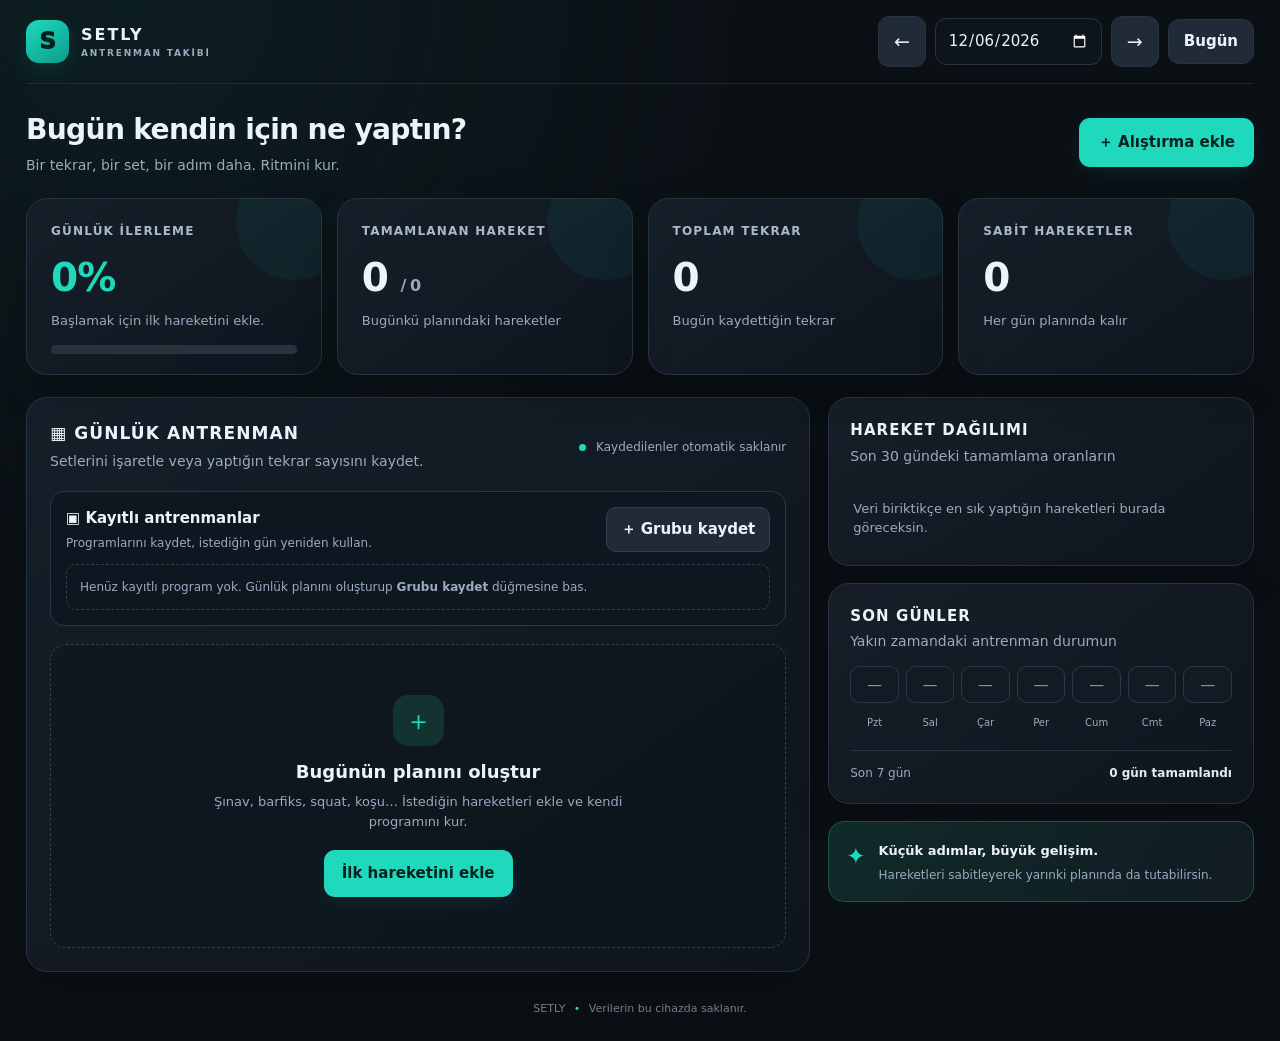
==== index.html @ 974d57be "Add files via upload" ====
<!doctype html>
<html lang="tr">
<head>
  <meta charset="utf-8">
  <meta name="viewport" content="width=device-width,initial-scale=1,viewport-fit=cover">
  <meta name="theme-color" content="#0b1015">
  <meta name="description" content="Günlük antrenmanlarını planla, setlerini kaydet ve gelişimini takip et.">
  <link rel="manifest" href="manifest.webmanifest">
  <link rel="icon" href="assets/icon.svg" type="image/svg+xml">
  <link rel="stylesheet" href="styles.css">
  <title>Setly — Antrenman Takibi</title>
</head>
<body>
  <div class="app-shell">
    <header class="topbar">
      <div class="brand">
        <div class="brand-mark">S</div>
        <div><div class="brand-name">SETLY</div><div class="brand-sub">ANTRENMAN TAKİBİ</div></div>
      </div>
      <div class="date-controls">
        <button class="icon-btn" id="prevDay" aria-label="Önceki gün">←</button>
        <input type="date" id="selectedDate" aria-label="Antrenman tarihi">
        <button class="icon-btn" id="nextDay" aria-label="Sonraki gün">→</button>
        <button class="today-btn" id="todayBtn">Bugün</button>
      </div>
    </header>

    <main>
      <div class="welcome-row">
        <div>
          <h1>Bugün kendin için ne yaptın?</h1>
          <p>Bir tekrar, bir set, bir adım daha. Ritmini kur.</p>
        </div>
        <button class="primary-btn add-main" id="openAdd">＋ Alıştırma ekle</button>
      </div>

      <section class="stats-grid" aria-label="Günlük özet">
        <article class="stat-card">
          <div class="stat-label">GÜNLÜK İLERLEME</div>
          <div class="stat-value accent" id="progressValue">0%</div>
          <div class="stat-caption" id="progressCaption">Başlamak için ilk hareketini ekle.</div>
          <div class="progress-track"><div class="progress-fill" id="progressFill"></div></div>
        </article>
        <article class="stat-card">
          <div class="stat-label">TAMAMLANAN HAREKET</div>
          <div class="stat-value" id="completedValue">0 <span class="small-unit">/ 0</span></div>
          <div class="stat-caption">Bugünkü planındaki hareketler</div>
        </article>
        <article class="stat-card">
          <div class="stat-label">TOPLAM TEKRAR</div>
          <div class="stat-value" id="repsValue">0</div>
          <div class="stat-caption">Bugün kaydettiğin tekrar</div>
        </article>
        <article class="stat-card">
          <div class="stat-label">SABİT HAREKETLER</div>
          <div class="stat-value" id="pinnedValue">0</div>
          <div class="stat-caption">Her gün planında kalır</div>
        </article>
      </section>

      <div class="content-grid">
        <section class="panel workout-panel">
          <div class="panel-heading">
            <div>
              <h2>▦ GÜNLÜK ANTRENMAN</h2>
              <p>Setlerini işaretle veya yaptığın tekrar sayısını kaydet.</p>
            </div>
            <div class="legend"><span class="legend-dot"></span> Kaydedilenler otomatik saklanır</div>
          </div>
          <section class="saved-workouts">
            <div class="saved-heading"><div><h3>▣ Kayıtlı antrenmanlar</h3><p>Programlarını kaydet, istediğin gün yeniden kullan.</p></div><button class="secondary-btn" type="button" id="saveWorkoutGroup">＋ Grubu kaydet</button></div>
            <div id="savedGroupsList" class="saved-groups-list"></div>
          </section>
          <div id="workoutList" class="workout-list"></div>
          <div class="empty-state" id="emptyState">
            <div class="empty-icon">＋</div>
            <h3>Bugünün planını oluştur</h3>
            <p>Şınav, barfiks, squat, koşu… İstediğin hareketleri ekle ve kendi programını kur.</p>
            <button class="primary-btn" id="emptyAdd">İlk hareketini ekle</button>
          </div>
          <div class="finish-wrap" id="finishWrap" hidden>
            <button class="finish-btn" id="finishBtn">✓ Antrenmanı tamamla</button>
            <div class="finish-note" id="finishNote">Bittiğinde gününü tamamlandı olarak işaretle.</div>
          </div>
        </section>

        <aside class="side-column">
          <section class="panel">
            <div class="panel-heading compact">
              <div><h2>HAREKET DAĞILIMI</h2><p>Son 30 gündeki tamamlama oranların</p></div>
            </div>
            <div id="distribution" class="distribution"></div>
            <div id="distributionEmpty" class="muted-empty">Veri biriktikçe en sık yaptığın hareketleri burada göreceksin.</div>
          </section>
          <section class="panel">
            <div class="panel-heading compact">
              <div><h2>SON GÜNLER</h2><p>Yakın zamandaki antrenman durumun</p></div>
            </div>
            <div class="week-strip" id="weekStrip"></div>
            <div class="mini-summary"><span>Son 7 gün</span><strong id="weekSummary">0 gün tamamlandı</strong></div>
          </section>
          <section class="tip-card">
            <div class="tip-icon">✦</div>
            <div><strong>Küçük adımlar, büyük gelişim.</strong><p>Hareketleri sabitleyerek yarınki planında da tutabilirsin.</p></div>
          </section>
        </aside>
      </div>
      <footer>SETLY <span>•</span> Verilerin bu cihazda saklanır.</footer>
    </main>
  </div>

  <dialog id="addDialog" class="modal">
    <form method="dialog" class="modal-card" id="addForm">
      <div class="modal-head">
        <div><div class="eyebrow">PLANINI KİŞİSELLEŞTİR</div><h2>Alıştırma ekle</h2></div>
        <button class="close-btn" value="cancel" aria-label="Kapat">×</button>
      </div>
      <label class="search-wrap"><span>⌕</span><input id="exerciseSearch" type="search" placeholder="Hareket ara: şınav, dumbbell, koşu…" autocomplete="off"></label>
      <div class="category-row" id="categoryRow">
        <button type="button" class="category-chip active" data-category="Tümü">Tümü</button>
        <button type="button" class="category-chip" data-category="Vücut ağırlığı">Vücut ağırlığı</button>
        <button type="button" class="category-chip" data-category="Dumbbell">Dumbbell</button>
        <button type="button" class="category-chip" data-category="Barbell">Barbell</button>
        <button type="button" class="category-chip" data-category="Kardiyo">Kardiyo</button>
        <button type="button" class="category-chip" data-category="Makine">Makine</button>
      </div>
      <div class="exercise-results" id="exerciseResults"></div>
      <div class="custom-exercise">
        <label for="customName">Listede yok mu? Kendi hareketini ekle</label>
        <div class="custom-row"><input id="customName" placeholder="Hareket adı"><button type="button" class="secondary-btn" id="addCustom">＋ Ekle</button></div>
      </div>
    </form>
  </dialog>

  <dialog id="configDialog" class="modal">
    <form method="dialog" class="modal-card config-card" id="configForm">
      <div class="modal-head">
        <div><div class="eyebrow">HAREKET AYARLARI</div><h2 id="configTitle">Hareket ekle</h2></div>
        <button class="close-btn" value="cancel" aria-label="Kapat">×</button>
      </div>
      <p class="config-description" id="configDescription">Hedefini belirle.</p>
      <div id="strengthFields">
        <label class="mode-label">Tekrar takibi<select id="repMode"><option value="fixed">Düzenli setler</option><option value="flex">Serbest setler · toplam tekrar hedefi</option></select></label>
        <div class="field-grid" id="fixedFields"><label>Set sayısı<input id="setCount" type="number" min="1" max="30" value="3" required></label><label>Set başına tekrar<input id="repCount" type="number" min="1" max="1000" value="10" required></label></div>
        <div class="field-grid" id="flexFields" hidden><label>Toplam tekrar hedefi<input id="totalTarget" type="number" min="1" max="100000" value="100" required></label></div>
      </div>
      <div class="field-grid" id="cardioFields" hidden>
        <label>Mesafe (km)<input id="distanceCount" type="number" min="0.1" max="999" step="0.1" value="4"></label>
        <label>Tür<select id="cardioType"><option value="km">Kilometre</option><option value="dk">Dakika</option></select></label>
      </div>
      <label class="pin-option"><input id="pinOnAdd" type="checkbox" checked> <span><strong>Her gün planımda kalsın</strong><small>Sabitlemezsen yalnızca bu gün için eklenir.</small></span></label>
      <div class="modal-actions"><button type="button" class="secondary-btn" id="cancelConfig">Vazgeç</button><button type="button" class="primary-btn" id="confirmAdd">Plana ekle</button></div>
    </form>
  </dialog>

  <dialog id="editDialog" class="modal">
    <form method="dialog" class="modal-card config-card">
      <div class="modal-head"><div><div class="eyebrow">HAREKETİ DÜZENLE</div><h2 id="editTitle">Düzenle</h2></div><button class="close-btn" value="cancel" aria-label="Kapat">×</button></div>
      <label class="edit-label">Hareket adı<input id="editName"></label>
      <div id="editStrengthFields"><label class="mode-label">Tekrar takibi<select id="editRepMode"><option value="fixed">Düzenli setler</option><option value="flex">Serbest setler · toplam tekrar hedefi</option></select></label><div class="field-grid" id="editFixedFields"><label>Set sayısı<input id="editSets" type="number" min="1" max="30"></label><label>Set başına tekrar<input id="editReps" type="number" min="1" max="1000"></label></div><div class="field-grid" id="editFlexFields" hidden><label>Toplam tekrar hedefi<input id="editTarget" type="number" min="1" max="100000"></label></div></div>
      <div class="field-grid" id="editCardioFields" hidden><label>Mesafe / süre hedefi<input id="editDistance" type="number" min="0.1" step="0.1"></label><label>Tür<select id="editCardioType"><option value="km">Kilometre</option><option value="dk">Dakika</option></select></label></div>
      <div class="modal-actions"><button type="button" class="secondary-btn" id="deleteExercise">Sil</button><button type="button" class="primary-btn" id="saveEdit">Değişiklikleri kaydet</button></div>
    </form>
  </dialog>

  <dialog id="groupDialog" class="modal">
    <form method="dialog" class="modal-card config-card" id="groupForm">
      <div class="modal-head"><div><div class="eyebrow">KAYITLI ANTRENMAN</div><h2 id="groupDialogTitle">Grubu kaydet</h2></div><button class="close-btn" value="cancel" aria-label="Kapat">×</button></div>
      <label class="edit-label">Grup adı<input id="groupName" placeholder="Örn. 1. Grup — Üst vücut" maxlength="60" required></label>
      <p class="config-description">Hareketler, set/tekrar hedefleri ve kardiyo hedefleri kaydedilir. Yüklediğinde tüm değerleri günlük planda değiştirebilirsin.</p>
      <div id="groupPreview" class="group-preview"></div>
      <div class="modal-actions"><button type="button" class="secondary-btn" id="cancelGroup">Vazgeç</button><button type="button" class="primary-btn" id="confirmGroupSave">Kaydet</button></div>
    </form>
  </dialog>
  <div class="toast" id="toast" role="status"></div>
  <script src="app.js"></script>
</body>
</html>
---- styles.css ----
:root{
 --bg:#0b1015;--panel:#111820;--panel2:#0f161e;--border:#263441;--text:#edf3fb;--muted:#9aabbf;
 --teal:#20d9bd;--teal2:#0d9f8e;--blue:#4dafff;--green:#20dc91;--red:#ff5d73;--yellow:#f5d477;
 --shadow:0 14px 40px rgba(0,0,0,.18)
}
*{box-sizing:border-box}html{background:var(--bg);color-scheme:dark}body{margin:0;background:radial-gradient(ellipse at 10% 0%,rgba(17,91,86,.18),transparent 38%),var(--bg);color:var(--text);font:15px/1.5 Inter,ui-sans-serif,system-ui,-apple-system,"Segoe UI",sans-serif;min-height:100vh}
button,input,select{font:inherit}button{cursor:pointer;transition:transform .12s,background .18s,border-color .18s}button:active{transform:scale(.98)}button:focus-visible,input:focus-visible,select:focus-visible{outline:2px solid var(--teal);outline-offset:2px}
.app-shell{max-width:1600px;margin:auto;padding:0 26px 24px}.topbar{height:84px;display:flex;align-items:center;justify-content:space-between;border-bottom:1px solid rgba(86,113,132,.22);gap:20px}
.brand{display:flex;align-items:center;gap:12px}.brand-mark{width:43px;height:43px;border-radius:13px;display:grid;place-items:center;background:linear-gradient(145deg,var(--teal),#0a9d8c);color:#04201e;font-weight:950;font-size:23px;box-shadow:0 6px 24px #20d9bd20}.brand-name{font-weight:900;letter-spacing:2px;font-size:16px}.brand-sub{font-size:9px;letter-spacing:1.8px;color:var(--muted);font-weight:700}
.date-controls{display:flex;align-items:center;gap:9px}.date-controls input{background:#0e141b;border:1px solid var(--border);border-radius:11px;color:var(--text);padding:10px 12px;min-height:42px}.icon-btn,.today-btn{border:1px solid var(--border);background:#202b37;color:var(--text);border-radius:11px;padding:10px 15px;min-height:42px}.icon-btn{font-size:19px}.today-btn{font-weight:700}
main{padding-top:25px}.welcome-row{display:flex;align-items:center;justify-content:space-between;gap:20px;margin-bottom:22px}.welcome-row h1{font-size:clamp(21px,2.2vw,29px);margin:0 0 4px;letter-spacing:-.7px}.welcome-row p,.panel-heading p{margin:0;color:var(--muted);font-size:14px}.primary-btn{border:0;background:var(--teal);color:#05221f;border-radius:11px;padding:12px 18px;font-weight:850;box-shadow:0 7px 22px rgba(32,217,189,.08)}.primary-btn:hover{background:#42e7ce}.add-main{white-space:nowrap;padding:13px 19px}
.stats-grid{display:grid;grid-template-columns:repeat(4,minmax(0,1fr));gap:15px;margin-bottom:22px}.stat-card,.panel{background:linear-gradient(145deg,rgba(22,31,41,.96),rgba(15,21,29,.98));border:1px solid var(--border);border-radius:21px;box-shadow:var(--shadow)}.stat-card{padding:23px 24px 20px;min-height:171px;position:relative;overflow:hidden}.stat-card:after{content:"";position:absolute;width:115px;height:115px;border-radius:50%;right:-30px;top:-34px;background:rgba(32,217,189,.055);pointer-events:none}.stat-label{font-size:12px;font-weight:850;letter-spacing:1.2px;color:#a9b8ca}.stat-value{font-size:39px;line-height:1.25;font-weight:900;letter-spacing:-1px;margin:14px 0 8px}.stat-value.accent{color:var(--teal)}.small-unit{font-size:16px;color:var(--muted);font-weight:700}.stat-caption{color:var(--muted);font-size:13px}.progress-track{height:9px;border-radius:20px;background:#27333f;overflow:hidden;margin-top:15px}.progress-fill{height:100%;width:0;background:linear-gradient(90deg,var(--teal2),var(--teal));border-radius:20px;transition:width .25s}
.content-grid{display:grid;grid-template-columns:minmax(0,1.75fr) minmax(300px,.95fr);gap:18px;align-items:start}.panel{padding:23px;margin-bottom:17px}.panel-heading{display:flex;justify-content:space-between;align-items:center;gap:12px;margin-bottom:19px}.panel-heading h2{font-size:17px;letter-spacing:1.1px;margin:0 0 4px;font-weight:900}.panel-heading.compact{margin-bottom:14px}.panel-heading.compact h2{font-size:15px}.legend{color:var(--muted);font-size:12px;white-space:nowrap}.legend-dot{display:inline-block;width:7px;height:7px;background:var(--teal);border-radius:50%;margin-right:6px}
.workout-list{display:flex;flex-direction:column;gap:12px}.exercise-card{background:#0e151d;border:1px solid #263441;border-radius:16px;padding:16px 17px;transition:border-color .2s}.exercise-card.is-complete{border-color:#167d70;background:linear-gradient(110deg,rgba(17,93,81,.17),#0e151d 58%)}.exercise-top{display:flex;align-items:flex-start;justify-content:space-between;gap:12px}.exercise-title-wrap{display:flex;gap:12px;align-items:flex-start;min-width:0}.exercise-icon{flex:0 0 41px;width:41px;height:41px;display:grid;place-items:center;border-radius:12px;background:#1b2d36;font-size:20px}.exercise-name{font-weight:850;font-size:16px;line-height:1.35;overflow-wrap:anywhere}.exercise-meta{font-size:12px;color:var(--muted);margin-top:4px}.exercise-actions{display:flex;align-items:center;gap:6px}.tiny-btn{border:1px solid #2a3946;background:#1a2530;color:#b9c7d6;border-radius:8px;padding:6px 9px;font-size:12px}.tiny-btn:hover{border-color:var(--teal);color:var(--teal)}.pin-btn.active{color:var(--teal);border-color:#167f74;background:#102a2a}.remove-btn:hover{color:var(--red);border-color:#733b49}
.sets-row{display:flex;flex-wrap:wrap;gap:9px;margin-top:16px}.set-box{display:flex;align-items:center;gap:8px;border:1px solid #2b3946;background:#151f29;border-radius:11px;padding:8px 9px;min-width:0}.set-box.done{border-color:#137f70;background:#0c2b29}.set-number{font-size:11px;color:var(--muted);font-weight:800;white-space:nowrap}.rep-input{width:62px;min-width:0;background:#0b1117;color:var(--text);border:1px solid #334350;border-radius:7px;padding:7px 5px;text-align:center}.rep-unit{color:var(--muted);font-size:11px}.plus-btn{background:var(--teal);color:#05221f;border:0;border-radius:7px;width:31px;height:31px;font-size:19px;font-weight:900}.set-check{width:28px;height:28px;accent-color:var(--teal);cursor:pointer}.set-count-label{font-size:12px;color:var(--muted);margin-left:auto;align-self:center}.cardio-row{display:flex;align-items:center;gap:10px;margin-top:15px;flex-wrap:wrap}.target-pill{border:1px solid #2b3946;background:#151f29;padding:9px 12px;border-radius:10px;color:#c4d2df;font-size:13px}.done-toggle{display:flex;align-items:center;gap:8px;border:1px solid #2b3946;background:#18242d;color:var(--text);border-radius:10px;padding:9px 13px;font-weight:750}.done-toggle.checked{background:#0b3029;border-color:#128b76;color:var(--green)}.done-toggle .check-symbol{font-size:16px}.empty-state{padding:50px 24px;text-align:center;border:1px dashed #31404c;border-radius:16px;background:rgba(13,20,27,.45)}.empty-state[hidden]{display:none}.empty-icon{width:51px;height:51px;border-radius:15px;margin:0 auto 12px;display:grid;place-items:center;background:#12332f;color:var(--teal);font-size:27px}.empty-state h3{margin:0 0 7px;font-size:18px}.empty-state p{max-width:430px;margin:0 auto 19px;color:var(--muted);font-size:13px}
.finish-wrap{margin-top:19px;text-align:center}.finish-btn{width:100%;padding:15px;border:0;border-radius:12px;background:linear-gradient(90deg,#12b985,#20dc91);color:#03241a;font-weight:900;font-size:15px}.finish-btn:disabled{opacity:.45;cursor:not-allowed}.finish-note{font-size:12px;color:var(--muted);margin-top:8px}.finish-note.success{color:var(--green)}
.side-column .panel{padding:21px}.distribution{display:flex;flex-direction:column;gap:15px}.dist-row{display:grid;grid-template-columns:minmax(70px,1fr) 2fr 40px;align-items:center;gap:10px}.dist-name{font-size:12px;color:#c7d4e1;white-space:nowrap;overflow:hidden;text-overflow:ellipsis}.dist-track{height:8px;background:#28343f;border-radius:20px;overflow:hidden}.dist-fill{height:100%;background:linear-gradient(90deg,var(--teal2),var(--teal));border-radius:20px}.dist-pct{text-align:right;font-size:12px;color:var(--teal);font-weight:800}.muted-empty{font-size:13px;color:var(--muted);padding:18px 3px 6px}.week-strip{display:grid;grid-template-columns:repeat(7,1fr);gap:7px}.week-day{text-align:center}.week-dot{height:37px;border:1px solid #2b3946;background:#121b24;border-radius:10px;display:grid;place-items:center;color:#8496a9;font-size:15px;margin-bottom:7px}.week-dot.done{background:#0c3831;border-color:#168a78;color:var(--teal)}.week-dot.partial{background:#29291e;border-color:#8d7840;color:var(--yellow)}.week-day small{font-size:10px;color:var(--muted)}.mini-summary{display:flex;justify-content:space-between;gap:10px;border-top:1px solid #263441;margin-top:17px;padding-top:13px;font-size:12px;color:var(--muted)}.mini-summary strong{color:#e2ebf4}.tip-card{display:flex;gap:13px;padding:17px;border:1px solid #1f514b;background:linear-gradient(120deg,#102a29,#111b22);border-radius:16px}.tip-icon{font-size:23px;color:var(--teal)}.tip-card strong{font-size:13px}.tip-card p{margin:5px 0 0;color:var(--muted);font-size:12px}footer{text-align:center;color:#6f8091;font-size:11px;padding:12px 0 0}footer span{color:var(--teal);padding:0 5px}
.modal{padding:0;border:1px solid #2b3b49;border-radius:20px;background:#111820;color:var(--text);width:min(600px,calc(100% - 28px));max-height:min(88vh,850px);box-shadow:0 30px 100px #000a}.modal::backdrop{background:rgba(2,7,11,.76);backdrop-filter:blur(5px)}.modal-card{padding:23px;display:flex;flex-direction:column;max-height:inherit}.modal-head{display:flex;align-items:flex-start;justify-content:space-between;gap:12px;margin-bottom:17px}.eyebrow{font-size:10px;letter-spacing:1.5px;color:var(--teal);font-weight:900}.modal-head h2{margin:4px 0 0;font-size:23px}.close-btn{border:1px solid #2c3b48;background:#1a2530;color:#c6d2df;border-radius:9px;font-size:23px;width:36px;height:36px;line-height:1}.search-wrap{display:flex;align-items:center;gap:10px;background:#0b1117;border:1px solid #2c3b48;border-radius:11px;padding:0 13px;color:var(--muted);font-size:23px}.search-wrap input{width:100%;border:0;outline:0!important;background:transparent;color:var(--text);padding:13px 0;font-size:14px}.category-row{display:flex;gap:7px;flex-wrap:wrap;margin:14px 0}.category-chip{border:1px solid #2c3b48;background:#17212b;color:#aebed0;border-radius:20px;padding:7px 11px;font-size:11px}.category-chip.active{background:#10312d;border-color:#178f80;color:var(--teal)}.exercise-results{overflow:auto;min-height:90px;max-height:300px;display:flex;flex-direction:column;gap:7px;padding-right:3px}.exercise-result{display:flex;align-items:center;gap:11px;text-align:left;background:#0d151d;border:1px solid #263441;border-radius:11px;padding:10px 12px;color:var(--text)}.exercise-result:hover{border-color:#188c7c;background:#102320}.result-icon{width:36px;height:36px;display:grid;place-items:center;border-radius:10px;background:#1b2d36;font-size:18px}.result-copy{flex:1;min-width:0}.result-name{display:block;font-size:13px;font-weight:800}.result-category{display:block;color:var(--muted);font-size:11px}.result-add{color:var(--teal);font-size:22px}.no-results{color:var(--muted);font-size:13px;text-align:center;padding:20px}.custom-exercise{border-top:1px solid #263441;margin-top:15px;padding-top:14px}.custom-exercise label,.edit-label{display:block;color:#c3d0dd;font-size:12px;font-weight:750;margin-bottom:8px}.custom-row{display:flex;gap:8px}.custom-row input,.config-card input:not([type=checkbox]),.config-card select{width:100%;min-width:0;background:#0b1117;border:1px solid #30404e;color:var(--text);border-radius:9px;padding:11px 12px}.secondary-btn{border:1px solid #30404e;background:#202b37;color:var(--text);border-radius:10px;padding:10px 14px;font-weight:750;white-space:nowrap}.config-description{color:var(--muted);font-size:13px;margin:-5px 0 18px}.field-grid{display:grid;grid-template-columns:1fr 1fr;gap:12px}.field-grid label{display:flex;flex-direction:column;gap:7px;color:#b9c8d7;font-size:12px;font-weight:750}.pin-option{display:flex;align-items:flex-start;gap:10px;padding:13px;background:#0d2423;border:1px solid #1c5950;border-radius:11px;margin-top:16px;cursor:pointer}.pin-option input{accent-color:var(--teal);margin-top:4px}.pin-option strong,.pin-option small{display:block}.pin-option strong{font-size:13px}.pin-option small{font-size:11px;color:var(--muted);margin-top:3px}.modal-actions{display:flex;justify-content:flex-end;gap:9px;margin-top:20px}.toast{position:fixed;bottom:22px;left:50%;transform:translate(-50%,20px);opacity:0;pointer-events:none;background:#16252d;border:1px solid #287b6f;color:#e9fff9;padding:11px 16px;border-radius:12px;box-shadow:var(--shadow);font-size:13px;transition:all .22s;z-index:10;max-width:calc(100% - 30px)}.toast.show{opacity:1;transform:translate(-50%,0)}
[hidden]{display:none!important}
@media(max-width:1050px){.stats-grid{grid-template-columns:repeat(2,minmax(0,1fr))}.content-grid{grid-template-columns:minmax(0,1.3fr) minmax(280px,.8fr)}.stat-card{min-height:155px}}
@media(max-width:780px){.app-shell{padding:0 14px 20px}.topbar{height:auto;min-height:76px;flex-wrap:wrap;padding:14px 0}.date-controls{width:100%;gap:6px}.date-controls input{flex:1;min-width:0}.icon-btn,.today-btn{padding:8px 11px}.welcome-row{align-items:flex-start;flex-direction:column;margin:22px 0 17px}.add-main{width:100%}.stats-grid{gap:10px}.stat-card{padding:17px;min-height:145px;border-radius:16px}.stat-label{font-size:10px}.stat-value{font-size:32px;margin:11px 0 6px}.stat-caption{font-size:11px}.content-grid{grid-template-columns:1fr;gap:0}.panel{padding:17px;border-radius:17px}.panel-heading{align-items:flex-start}.legend{display:none}.side-column{display:grid;grid-template-columns:1fr;gap:0}.exercise-card{padding:13px}.exercise-actions{flex-wrap:wrap;justify-content:flex-end}.tiny-btn{padding:6px 7px}.sets-row{gap:7px}.set-box{padding:7px}.rep-input{width:52px}.finish-btn{padding:14px}.week-dot{height:34px}}
@media(max-width:390px){.stat-card{padding:13px}.stat-value{font-size:28px}.stat-caption{font-size:10px}.exercise-title-wrap{gap:8px}.exercise-icon{width:35px;height:35px;flex-basis:35px}.exercise-name{font-size:14px}.tiny-btn{font-size:11px}.field-grid{gap:8px}.modal-card{padding:17px}}

.mode-label{display:flex;flex-direction:column;gap:7px;color:#b9c8d7;font-size:12px;font-weight:750;margin-bottom:13px}.mode-label select{width:100%;background:#0b1117;border:1px solid #30404e;color:var(--text);border-radius:9px;padding:11px 12px}.finish-btn.locked{background:#16483e;color:#9bcfc0;border:1px solid #267b69;box-shadow:none;cursor:default}.flex-target{display:flex;align-items:center;justify-content:space-between;gap:10px;flex-wrap:wrap;margin-top:14px;padding:10px 12px;border:1px solid #29414a;border-radius:10px;background:#111e27;font-size:12px;color:var(--muted)}.flex-target strong{color:var(--teal);font-size:14px}

/* Saved workout templates */
.saved-workouts{margin:16px 0 18px;padding:15px;border:1px solid #263a46;border-radius:14px;background:#0e171f}.saved-heading{display:flex;justify-content:space-between;align-items:center;gap:12px;margin-bottom:12px}.saved-heading h3{margin:0;font-size:15px}.saved-heading p{margin:5px 0 0;color:var(--muted);font-size:12px}.saved-groups-list{display:flex;flex-direction:column;gap:9px}.saved-empty{padding:13px;border:1px dashed #2d414e;border-radius:10px;color:var(--muted);font-size:12px;line-height:1.5}.saved-group-card{display:flex;align-items:center;justify-content:space-between;gap:12px;padding:12px;border:1px solid #293a47;border-radius:11px;background:#121e28}.saved-group-copy{min-width:0;flex:1}.saved-group-copy>strong{font-size:13px}.saved-group-meta{color:var(--teal);font-size:11px;margin-top:4px}.saved-group-summary{font-size:11px;color:var(--muted);line-height:1.5;margin-top:5px;overflow-wrap:anywhere}.saved-group-summary span{color:var(--teal);padding:0 3px}.saved-group-actions{display:flex;gap:5px;flex-wrap:wrap;justify-content:flex-end}.group-preview{display:flex;flex-direction:column;gap:8px;max-height:36vh;overflow:auto;margin-top:3px}.group-preview-row{display:flex;align-items:center;justify-content:space-between;gap:10px;padding:10px;background:#0c141b;border:1px solid #263441;border-radius:9px;font-size:12px}.group-preview-row>span,.group-exercise-label{min-width:0;display:flex;flex-direction:column;gap:4px}.group-preview-row small{color:var(--muted);font-size:11px}.group-edit-fields{display:flex;gap:8px;align-items:center}.group-edit-fields label{display:flex;flex-direction:column;gap:4px;color:var(--muted);font-size:10px}.group-edit-fields input,.group-edit-fields select{width:76px;max-width:100%;background:#0b1117;border:1px solid #30404e;color:var(--text);border-radius:7px;padding:8px}.group-edit-fields select{width:68px}.group-exercise-label{flex:1}.group-exercise-label span{font-weight:800}
@media(max-width:520px){.saved-heading{align-items:flex-start;flex-direction:column}.saved-heading .secondary-btn{width:100%}.saved-group-card{align-items:flex-start;flex-direction:column}.saved-group-actions{width:100%;justify-content:flex-start}.edit-group-row{align-items:flex-start;flex-direction:column}.group-edit-fields{width:100%}.group-edit-fields label{flex:1}.group-edit-fields input,.group-edit-fields select{width:100%}}
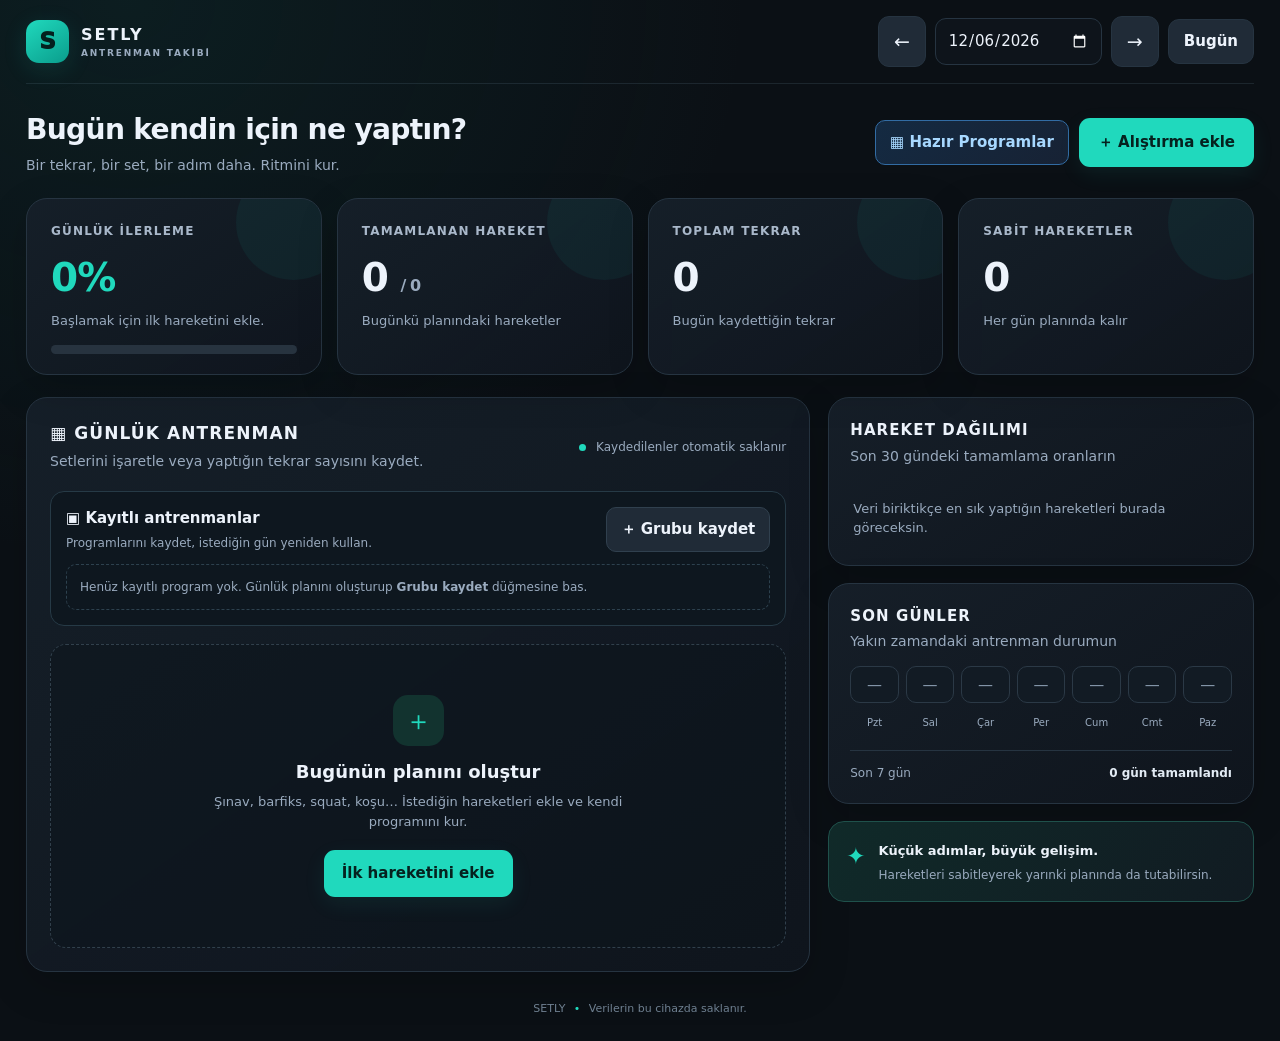
==== commit 4ad457f5: "Add files via upload" ====
--- a/index.html
+++ b/index.html
@@ -31,7 +31,7 @@
           <h1>Bugün kendin için ne yaptın?</h1>
           <p>Bir tekrar, bir set, bir adım daha. Ritmini kur.</p>
         </div>
-        <button class="primary-btn add-main" id="openAdd">＋ Alıştırma ekle</button>
+        <div class="welcome-actions"><button class="secondary-btn ai-open-btn" id="openReadyPrograms">▦ Hazır Programlar</button><button class="primary-btn add-main" id="openAdd">＋ Alıştırma ekle</button></div>
       </div>
 
       <section class="stats-grid" aria-label="Günlük özet">
@@ -124,6 +124,22 @@
         <button type="button" class="category-chip" data-category="Kardiyo">Kardiyo</button>
         <button type="button" class="category-chip" data-category="Makine">Makine</button>
       </div>
+      <div class="filter-heading">Zorluk seviyesi</div>
+      <div class="category-row difficulty-row" id="levelRow">
+        <button type="button" class="category-chip level-chip active" data-level="Tümü">Tümü</button>
+        <button type="button" class="category-chip level-chip" data-level="Temel">Temel</button>
+        <button type="button" class="category-chip level-chip" data-level="Orta">Orta düzey</button>
+        <button type="button" class="category-chip level-chip" data-level="İleri">İleri düzey</button>
+      </div>
+      <div class="filter-heading">Vücut bölgesi</div>
+      <div class="category-row difficulty-row" id="bodyRow">
+        <button type="button" class="category-chip body-chip active" data-body="Tümü">Tümü</button>
+        <button type="button" class="category-chip body-chip" data-body="Göğüs / İtiş">Göğüs / itiş</button>
+        <button type="button" class="category-chip body-chip" data-body="Sırt / Çekiş">Sırt / çekiş</button>
+        <button type="button" class="category-chip body-chip" data-body="Bacak">Bacak</button>
+        <button type="button" class="category-chip body-chip" data-body="Karın / Core">Karın / core</button>
+        <button type="button" class="category-chip body-chip" data-body="Diğer">Diğer</button>
+      </div>
       <div class="exercise-results" id="exerciseResults"></div>
       <div class="custom-exercise">
         <label for="customName">Listede yok mu? Kendi hareketini ekle</label>
@@ -140,8 +156,8 @@
       </div>
       <p class="config-description" id="configDescription">Hedefini belirle.</p>
       <div id="strengthFields">
-        <label class="mode-label">Tekrar takibi<select id="repMode"><option value="fixed">Düzenli setler</option><option value="flex">Serbest setler · toplam tekrar hedefi</option></select></label>
-        <div class="field-grid" id="fixedFields"><label>Set sayısı<input id="setCount" type="number" min="1" max="30" value="3" required></label><label>Set başına tekrar<input id="repCount" type="number" min="1" max="1000" value="10" required></label></div>
+        <label class="mode-label">Tekrar takibi<select id="repMode"><option value="fixed">Düzenli setler</option><option value="openSets">Serbest setler · set başına hedef yok</option><option value="flex">Serbest setler · toplam tekrar hedefi</option></select></label>
+        <div class="field-grid" id="fixedFields"><label>Set sayısı<input id="setCount" type="number" min="1" max="30" value="3" required></label><label>Set başına tekrar<input id="repCount" type="number" min="1" max="1000" value="10" required></label></div><div class="field-grid" id="openSetFields" hidden><label>Set sayısı<input id="openSetCount" type="number" min="1" max="30" value="10" required></label><p class="config-description">Her sette yaptığın tekrar sayısını kendin yazacaksın. Sabit tekrar hedefi yok.</p></div>
         <div class="field-grid" id="flexFields" hidden><label>Toplam tekrar hedefi<input id="totalTarget" type="number" min="1" max="100000" value="100" required></label></div>
       </div>
       <div class="field-grid" id="cardioFields" hidden>
@@ -157,7 +173,7 @@
     <form method="dialog" class="modal-card config-card">
       <div class="modal-head"><div><div class="eyebrow">HAREKETİ DÜZENLE</div><h2 id="editTitle">Düzenle</h2></div><button class="close-btn" value="cancel" aria-label="Kapat">×</button></div>
       <label class="edit-label">Hareket adı<input id="editName"></label>
-      <div id="editStrengthFields"><label class="mode-label">Tekrar takibi<select id="editRepMode"><option value="fixed">Düzenli setler</option><option value="flex">Serbest setler · toplam tekrar hedefi</option></select></label><div class="field-grid" id="editFixedFields"><label>Set sayısı<input id="editSets" type="number" min="1" max="30"></label><label>Set başına tekrar<input id="editReps" type="number" min="1" max="1000"></label></div><div class="field-grid" id="editFlexFields" hidden><label>Toplam tekrar hedefi<input id="editTarget" type="number" min="1" max="100000"></label></div></div>
+      <div id="editStrengthFields"><label class="mode-label">Tekrar takibi<select id="editRepMode"><option value="fixed">Düzenli setler</option><option value="openSets">Serbest setler · set başına hedef yok</option><option value="flex">Serbest setler · toplam tekrar hedefi</option></select></label><div class="field-grid" id="editFixedFields"><label>Set sayısı<input id="editSets" type="number" min="1" max="30"></label><label>Set başına tekrar<input id="editReps" type="number" min="1" max="1000"></label></div><div class="field-grid" id="editOpenSetFields" hidden><label>Set sayısı<input id="editOpenSetCount" type="number" min="1" max="30"></label><p class="config-description">Her setin tekrarını ayrı ayrı gir.</p></div><div class="field-grid" id="editFlexFields" hidden><label>Toplam tekrar hedefi<input id="editTarget" type="number" min="1" max="100000"></label></div></div>
       <div class="field-grid" id="editCardioFields" hidden><label>Mesafe / süre hedefi<input id="editDistance" type="number" min="0.1" step="0.1"></label><label>Tür<select id="editCardioType"><option value="km">Kilometre</option><option value="dk">Dakika</option></select></label></div>
       <div class="modal-actions"><button type="button" class="secondary-btn" id="deleteExercise">Sil</button><button type="button" class="primary-btn" id="saveEdit">Değişiklikleri kaydet</button></div>
     </form>
@@ -172,6 +188,23 @@
       <div class="modal-actions"><button type="button" class="secondary-btn" id="cancelGroup">Vazgeç</button><button type="button" class="primary-btn" id="confirmGroupSave">Kaydet</button></div>
     </form>
   </dialog>
+  <dialog id="aiDialog" class="modal ai-dialog">
+    <div class="modal-card ai-card">
+      <div class="modal-head"><div><div class="eyebrow">SETLY PROGRAM KÜTÜPHANESİ</div><h2>▦ Hazır Programlar</h2></div><button class="close-btn" type="button" id="aiCancel" aria-label="Kapat">×</button></div>
+      <p class="config-description">Hedefine, seviyene, sürene ve ekipmanına göre hazır bir program oluştur. Bu özellik harici yapay zekâ çağırmaz.</p>
+      <div class="ai-fields">
+        <label>Hedef / kas grubu<select id="aiGoal"><option>Göğüs</option><option>Sırt ve biceps</option><option>Bacak</option><option>Karın / core</option><option>Omuz ve triceps</option><option>Tüm vücut</option><option>Serbest hedef</option></select></label>
+        <label>Seviye<select id="aiLevel"><option>Temel</option><option selected>Orta</option><option>İleri</option></select></label>
+        <label>Antrenman türü<select id="aiStyle"><option>Kalisteniks</option><option>Fitness</option><option>Karışık</option></select></label>
+        <label>Süre<select id="aiDuration"><option value="15">15–20 dakika</option><option value="30" selected>30–45 dakika</option><option value="45">45–60 dakika</option><option value="60">60+ dakika</option></select></label>
+        <label class="ai-full">Ekipman<select id="aiEquipment"><option>Bar ve vücut ağırlığı</option><option>Ekipmansız</option><option>Dambıl ve ağırlıklar</option><option>Tam donanımlı spor salonu</option><option>Halkalar ve bar</option></select></label>
+        <label class="ai-full">Program notu (isteğe bağlı)<textarea id="aiPrompt" rows="3" placeholder="Örn. Daha çok göğüs çalışmak istiyorum."></textarea></label>
+      </div>
+      <div class="ai-preview" id="aiPreview" aria-live="polite"></div>
+      <div class="modal-actions ai-actions"><button type="button" class="secondary-btn" id="aiGenerate">Hazır program oluştur</button><button type="button" class="primary-btn" id="aiApply" hidden>Günlük plana aktar</button></div>
+      <p class="ai-footnote">Programlar uygulama içindeki hazır şablonlardan oluşturulur; harici AI servisi veya API anahtarı gerekmez.</p>
+    </div>
+  </dialog>
   <div class="toast" id="toast" role="status"></div>
   <script src="app.js"></script>
 </body>
--- a/styles.css
+++ b/styles.css
@@ -26,3 +26,35 @@
 /* Saved workout templates */
 .saved-workouts{margin:16px 0 18px;padding:15px;border:1px solid #263a46;border-radius:14px;background:#0e171f}.saved-heading{display:flex;justify-content:space-between;align-items:center;gap:12px;margin-bottom:12px}.saved-heading h3{margin:0;font-size:15px}.saved-heading p{margin:5px 0 0;color:var(--muted);font-size:12px}.saved-groups-list{display:flex;flex-direction:column;gap:9px}.saved-empty{padding:13px;border:1px dashed #2d414e;border-radius:10px;color:var(--muted);font-size:12px;line-height:1.5}.saved-group-card{display:flex;align-items:center;justify-content:space-between;gap:12px;padding:12px;border:1px solid #293a47;border-radius:11px;background:#121e28}.saved-group-copy{min-width:0;flex:1}.saved-group-copy>strong{font-size:13px}.saved-group-meta{color:var(--teal);font-size:11px;margin-top:4px}.saved-group-summary{font-size:11px;color:var(--muted);line-height:1.5;margin-top:5px;overflow-wrap:anywhere}.saved-group-summary span{color:var(--teal);padding:0 3px}.saved-group-actions{display:flex;gap:5px;flex-wrap:wrap;justify-content:flex-end}.group-preview{display:flex;flex-direction:column;gap:8px;max-height:36vh;overflow:auto;margin-top:3px}.group-preview-row{display:flex;align-items:center;justify-content:space-between;gap:10px;padding:10px;background:#0c141b;border:1px solid #263441;border-radius:9px;font-size:12px}.group-preview-row>span,.group-exercise-label{min-width:0;display:flex;flex-direction:column;gap:4px}.group-preview-row small{color:var(--muted);font-size:11px}.group-edit-fields{display:flex;gap:8px;align-items:center}.group-edit-fields label{display:flex;flex-direction:column;gap:4px;color:var(--muted);font-size:10px}.group-edit-fields input,.group-edit-fields select{width:76px;max-width:100%;background:#0b1117;border:1px solid #30404e;color:var(--text);border-radius:7px;padding:8px}.group-edit-fields select{width:68px}.group-exercise-label{flex:1}.group-exercise-label span{font-weight:800}
 @media(max-width:520px){.saved-heading{align-items:flex-start;flex-direction:column}.saved-heading .secondary-btn{width:100%}.saved-group-card{align-items:flex-start;flex-direction:column}.saved-group-actions{width:100%;justify-content:flex-start}.edit-group-row{align-items:flex-start;flex-direction:column}.group-edit-fields{width:100%}.group-edit-fields label{flex:1}.group-edit-fields input,.group-edit-fields select{width:100%}}
+
+
+/* Günlük, hareket bazlı set performans grafiği */
+.set-performance{margin-top:16px;padding:14px 15px 12px;border:1px solid rgba(77,175,255,.22);border-radius:14px;background:linear-gradient(135deg,rgba(77,175,255,.07),rgba(32,217,189,.035))}
+.set-performance-head{display:flex;align-items:center;justify-content:space-between;gap:12px;margin-bottom:12px}
+.set-performance-head strong{font-size:13px;letter-spacing:.01em}
+.set-performance-head span{font-size:12px;color:var(--teal);font-weight:700;white-space:nowrap}
+.performance-chart{display:flex;align-items:flex-end;gap:10px;min-height:112px;overflow-x:auto;padding:4px 2px 0}
+.performance-bar-col{flex:1 0 42px;min-width:42px;display:flex;flex-direction:column;align-items:center;justify-content:flex-end;gap:5px}
+.performance-bar-col strong{font-size:12px;color:var(--text)}
+.performance-bar-track{height:78px;width:100%;max-width:34px;display:flex;align-items:flex-end;justify-content:center;border-radius:7px 7px 3px 3px;background:rgba(255,255,255,.035);overflow:hidden}
+.performance-bar-fill{width:100%;min-height:4px;border-radius:6px 6px 2px 2px;background:linear-gradient(180deg,var(--teal),var(--blue));box-shadow:0 0 14px rgba(32,217,189,.14)}
+.performance-bar-col small{font-size:10px;color:var(--muted);white-space:nowrap}
+.performance-foot{font-size:11px;color:var(--muted);margin-top:10px}
+@media(max-width:560px){.set-performance{padding:12px}.performance-chart{gap:7px}.performance-bar-col{flex-basis:38px;min-width:38px}.set-performance-head{align-items:flex-start}.set-performance-head strong{font-size:12px}}
+
+/* Connected set-by-set performance line chart */
+.set-performance{margin-top:14px;padding:13px;border:1px solid var(--border,#26313b);border-radius:14px;background:rgba(100,130,160,.045);min-width:0}
+.set-performance-head{display:flex;align-items:center;justify-content:space-between;gap:10px;margin-bottom:8px;font-size:13px}
+.set-performance-head span{color:var(--muted,#8b98a5);font-size:12px}
+.performance-chart-wrap{width:100%;overflow-x:auto;overscroll-behavior-x:contain}
+.performance-line-chart{display:block;width:100%;min-width:260px;height:auto;max-height:220px;overflow:visible}
+.performance-grid{stroke:currentColor;stroke-opacity:.13;stroke-width:1}
+.performance-axis{stroke:currentColor;stroke-opacity:.4;stroke-width:1}
+.performance-axis-label{font-size:10px;fill:currentColor;opacity:.72}
+.performance-value{font-size:11px;font-weight:700;fill:var(--text,#f1f5f9)}
+.performance-line{fill:none;stroke:var(--blue,#3887ff);stroke-width:2.8;stroke-linecap:round;stroke-linejoin:round}
+.performance-point{fill:var(--blue,#3887ff);stroke:var(--card,#111820);stroke-width:1.5}
+.performance-foot{margin-top:6px;color:var(--muted,#8b98a5);font-size:11px}
+
+/* AI Antrenor + difficulty/body-part exercise filters */
+.welcome-actions{display:flex;gap:10px;align-items:center;flex-wrap:wrap}.ai-open-btn{border-color:#326ca4;background:linear-gradient(135deg,#142a42,#172234);color:#a7d8ff;font-weight:800}.filter-heading{font-size:11px;letter-spacing:1.2px;text-transform:uppercase;color:var(--muted);font-weight:800;margin:12px 0 7px}.difficulty-row{margin-bottom:7px}.exercise-result .result-category{display:block}.ai-dialog{width:min(720px,calc(100% - 24px));max-width:720px;max-height:92vh;overflow:auto}.ai-card{width:100%;max-height:none}.ai-fields{display:grid;grid-template-columns:1fr 1fr;gap:12px}.ai-fields label{display:flex;flex-direction:column;gap:6px;font-size:13px;color:var(--muted);font-weight:700}.ai-fields select,.ai-fields textarea{width:100%;border:1px solid var(--border);background:#0b1219;color:var(--text);border-radius:10px;padding:11px;min-height:43px}.ai-fields textarea{resize:vertical}.ai-full{grid-column:1/-1}.ai-preview{margin-top:14px}.ai-plan-title{display:flex;justify-content:space-between;gap:12px;align-items:center;border-bottom:1px solid var(--border);padding:10px 0}.ai-plan-title span{font-size:12px;color:var(--muted)}.ai-note{font-size:12px;color:var(--yellow);margin:10px 0}.ai-plan-row{display:flex;gap:12px;align-items:center;padding:10px 0;border-bottom:1px solid rgba(86,113,132,.18)}.ai-plan-number{display:grid;place-items:center;min-width:32px;height:32px;border-radius:10px;background:#1b3348;color:#8acbff;font-weight:800}.ai-plan-row strong,.ai-plan-row small{display:block}.ai-plan-row small{color:var(--muted);font-size:12px;margin-top:2px}.ai-actions{flex-wrap:wrap}.ai-footnote{color:var(--muted);font-size:11px;margin:12px 0 0}@media(max-width:620px){.welcome-actions{width:100%}.welcome-actions button{flex:1}.ai-fields{grid-template-columns:1fr}.ai-full{grid-column:auto}.ai-plan-title{align-items:flex-start;flex-direction:column}.ai-actions button{flex:1}.ai-dialog{padding:0}.ai-card{padding:18px}}
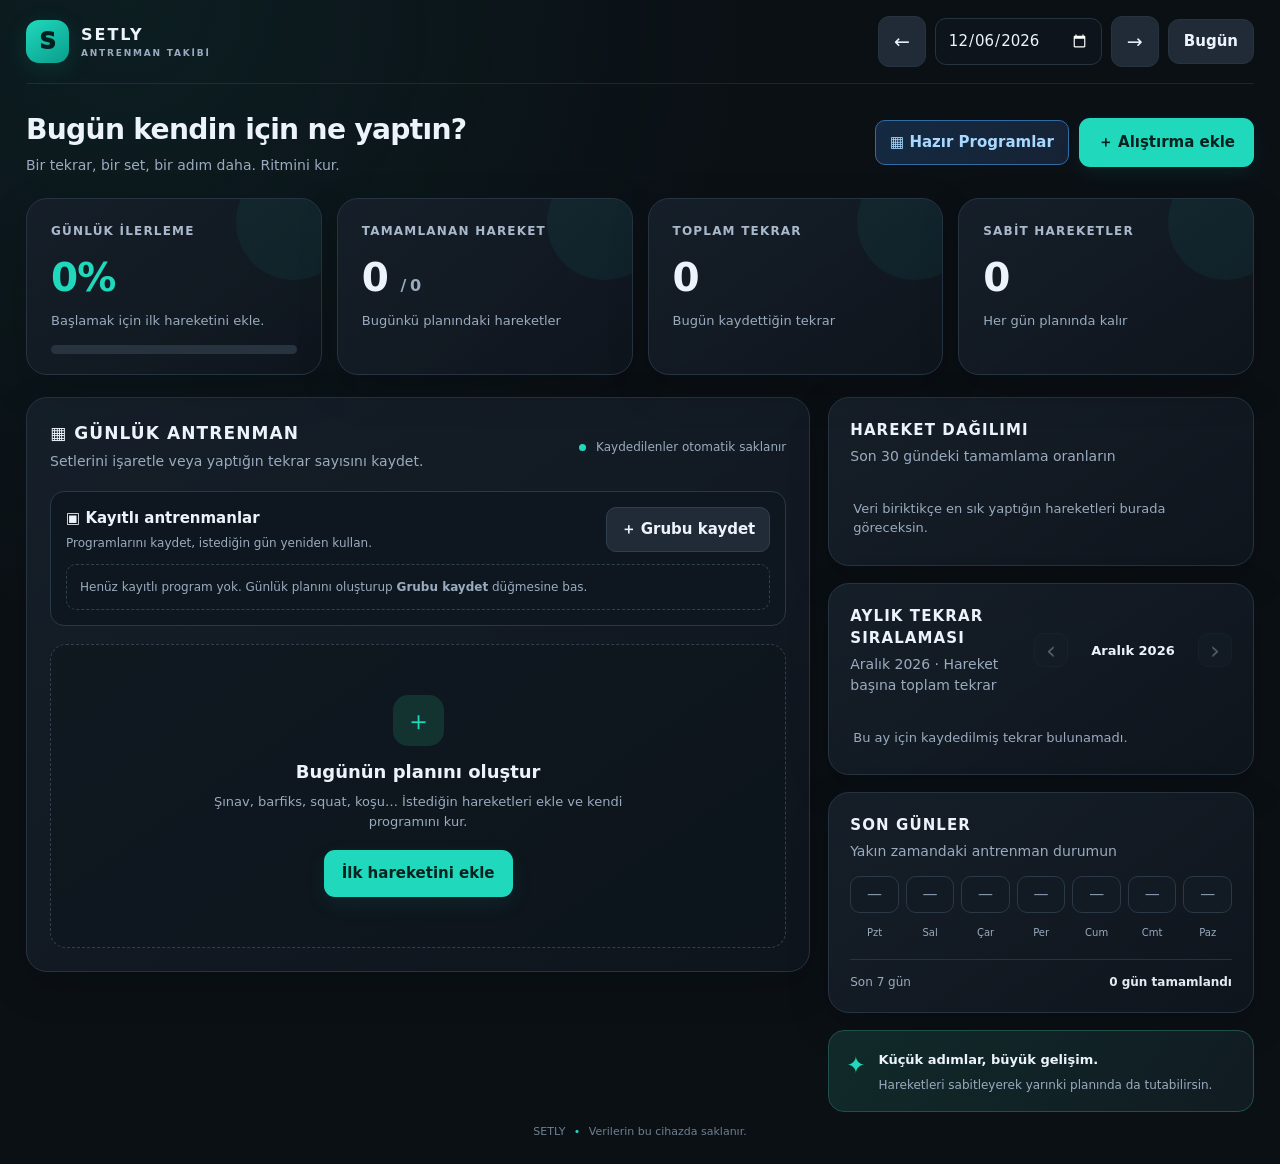
==== commit df6e8d84: "Add files via upload" ====
--- a/index.html
+++ b/index.html
@@ -92,6 +92,14 @@
             <div id="distribution" class="distribution"></div>
             <div id="distributionEmpty" class="muted-empty">Veri biriktikçe en sık yaptığın hareketleri burada göreceksin.</div>
           </section>
+          <section class="panel monthly-leaderboard-panel">
+            <div class="panel-heading compact">
+              <div><h2>AYLIK TEKRAR SIRALAMASI</h2><p id="monthlyLeaderboardCaption">Seçtiğin ayın toplam tekrarları</p></div>
+              <div class="month-navigation" aria-label="Aylar arasında gezinme"><button type="button" id="monthlyMonthPrev" class="month-nav-btn" aria-label="Önceki ay">‹</button><span id="monthlyLeaderboardMonthLabel" class="month-nav-label" aria-live="polite">Kasım 2026</span><button type="button" id="monthlyMonthNext" class="month-nav-btn" aria-label="Sonraki ay">›</button></div>
+            </div>
+            <div id="monthlyLeaderboard" class="distribution monthly-leaderboard"></div>
+            <div id="monthlyLeaderboardEmpty" class="muted-empty">Bu ay tekrar kaydettikçe hareketlerin burada en çoktan en aza sıralanacak.</div>
+          </section>
           <section class="panel">
             <div class="panel-heading compact">
               <div><h2>SON GÜNLER</h2><p>Yakın zamandaki antrenman durumun</p></div>
@@ -190,8 +198,8 @@
   </dialog>
   <dialog id="aiDialog" class="modal ai-dialog">
     <div class="modal-card ai-card">
-      <div class="modal-head"><div><div class="eyebrow">SETLY PROGRAM KÜTÜPHANESİ</div><h2>▦ Hazır Programlar</h2></div><button class="close-btn" type="button" id="aiCancel" aria-label="Kapat">×</button></div>
-      <p class="config-description">Hedefine, seviyene, sürene ve ekipmanına göre hazır bir program oluştur. Bu özellik harici yapay zekâ çağırmaz.</p>
+      <div class="modal-head"><div><div class="eyebrow">HAZIR ANTRENMAN ŞABLONLARI</div><h2>▦ Hazır Programlar</h2></div><button class="close-btn" type="button" id="aiCancel" aria-label="Kapat">×</button></div>
+      <p class="config-description">Hedefini ve antrenman koşullarını seç; sana uygun hazır programı oluştur.</p>
       <div class="ai-fields">
         <label>Hedef / kas grubu<select id="aiGoal"><option>Göğüs</option><option>Sırt ve biceps</option><option>Bacak</option><option>Karın / core</option><option>Omuz ve triceps</option><option>Tüm vücut</option><option>Serbest hedef</option></select></label>
         <label>Seviye<select id="aiLevel"><option>Temel</option><option selected>Orta</option><option>İleri</option></select></label>
@@ -202,7 +210,6 @@
       </div>
       <div class="ai-preview" id="aiPreview" aria-live="polite"></div>
       <div class="modal-actions ai-actions"><button type="button" class="secondary-btn" id="aiGenerate">Hazır program oluştur</button><button type="button" class="primary-btn" id="aiApply" hidden>Günlük plana aktar</button></div>
-      <p class="ai-footnote">Programlar uygulama içindeki hazır şablonlardan oluşturulur; harici AI servisi veya API anahtarı gerekmez.</p>
     </div>
   </dialog>
   <div class="toast" id="toast" role="status"></div>
--- a/styles.css
+++ b/styles.css
@@ -58,3 +58,14 @@
 
 /* AI Antrenor + difficulty/body-part exercise filters */
 .welcome-actions{display:flex;gap:10px;align-items:center;flex-wrap:wrap}.ai-open-btn{border-color:#326ca4;background:linear-gradient(135deg,#142a42,#172234);color:#a7d8ff;font-weight:800}.filter-heading{font-size:11px;letter-spacing:1.2px;text-transform:uppercase;color:var(--muted);font-weight:800;margin:12px 0 7px}.difficulty-row{margin-bottom:7px}.exercise-result .result-category{display:block}.ai-dialog{width:min(720px,calc(100% - 24px));max-width:720px;max-height:92vh;overflow:auto}.ai-card{width:100%;max-height:none}.ai-fields{display:grid;grid-template-columns:1fr 1fr;gap:12px}.ai-fields label{display:flex;flex-direction:column;gap:6px;font-size:13px;color:var(--muted);font-weight:700}.ai-fields select,.ai-fields textarea{width:100%;border:1px solid var(--border);background:#0b1219;color:var(--text);border-radius:10px;padding:11px;min-height:43px}.ai-fields textarea{resize:vertical}.ai-full{grid-column:1/-1}.ai-preview{margin-top:14px}.ai-plan-title{display:flex;justify-content:space-between;gap:12px;align-items:center;border-bottom:1px solid var(--border);padding:10px 0}.ai-plan-title span{font-size:12px;color:var(--muted)}.ai-note{font-size:12px;color:var(--yellow);margin:10px 0}.ai-plan-row{display:flex;gap:12px;align-items:center;padding:10px 0;border-bottom:1px solid rgba(86,113,132,.18)}.ai-plan-number{display:grid;place-items:center;min-width:32px;height:32px;border-radius:10px;background:#1b3348;color:#8acbff;font-weight:800}.ai-plan-row strong,.ai-plan-row small{display:block}.ai-plan-row small{color:var(--muted);font-size:12px;margin-top:2px}.ai-actions{flex-wrap:wrap}.ai-footnote{color:var(--muted);font-size:11px;margin:12px 0 0}@media(max-width:620px){.welcome-actions{width:100%}.welcome-actions button{flex:1}.ai-fields{grid-template-columns:1fr}.ai-full{grid-column:auto}.ai-plan-title{align-items:flex-start;flex-direction:column}.ai-actions button{flex:1}.ai-dialog{padding:0}.ai-card{padding:18px}}
+
+
+/* Monthly exercise leaderboard */
+.monthly-leaderboard{display:flex;flex-direction:column;gap:11px}
+.monthly-rank-row{display:grid;grid-template-columns:28px minmax(0,1fr) auto;align-items:center;gap:9px}
+.monthly-rank{font-weight:800;color:var(--accent);font-variant-numeric:tabular-nums}
+.monthly-reps{font-size:13px;font-weight:800;white-space:nowrap;font-variant-numeric:tabular-nums}
+.monthly-reps span{font-size:11px;font-weight:500;color:var(--muted)}
+.monthly-leaderboard-panel .dist-name{min-width:0;overflow:hidden;text-overflow:ellipsis;white-space:nowrap}
+
+.month-navigation{display:flex;align-items:center;gap:9px;flex-shrink:0}.month-nav-btn{width:34px;height:34px;border:1px solid var(--border);border-radius:10px;background:var(--surface-2,#17212b);color:var(--text);font-size:25px;line-height:1;display:grid;place-items:center;cursor:pointer}.month-nav-btn:disabled{opacity:.3;cursor:default}.month-nav-label{min-width:112px;text-align:center;text-transform:capitalize;font-size:13px;font-weight:800;color:var(--text);white-space:nowrap}@media(max-width:520px){.monthly-leaderboard-panel .panel-heading{align-items:center;gap:8px}.month-navigation{gap:5px}.month-nav-btn{width:32px;height:32px}.month-nav-label{min-width:100px;font-size:12px}}
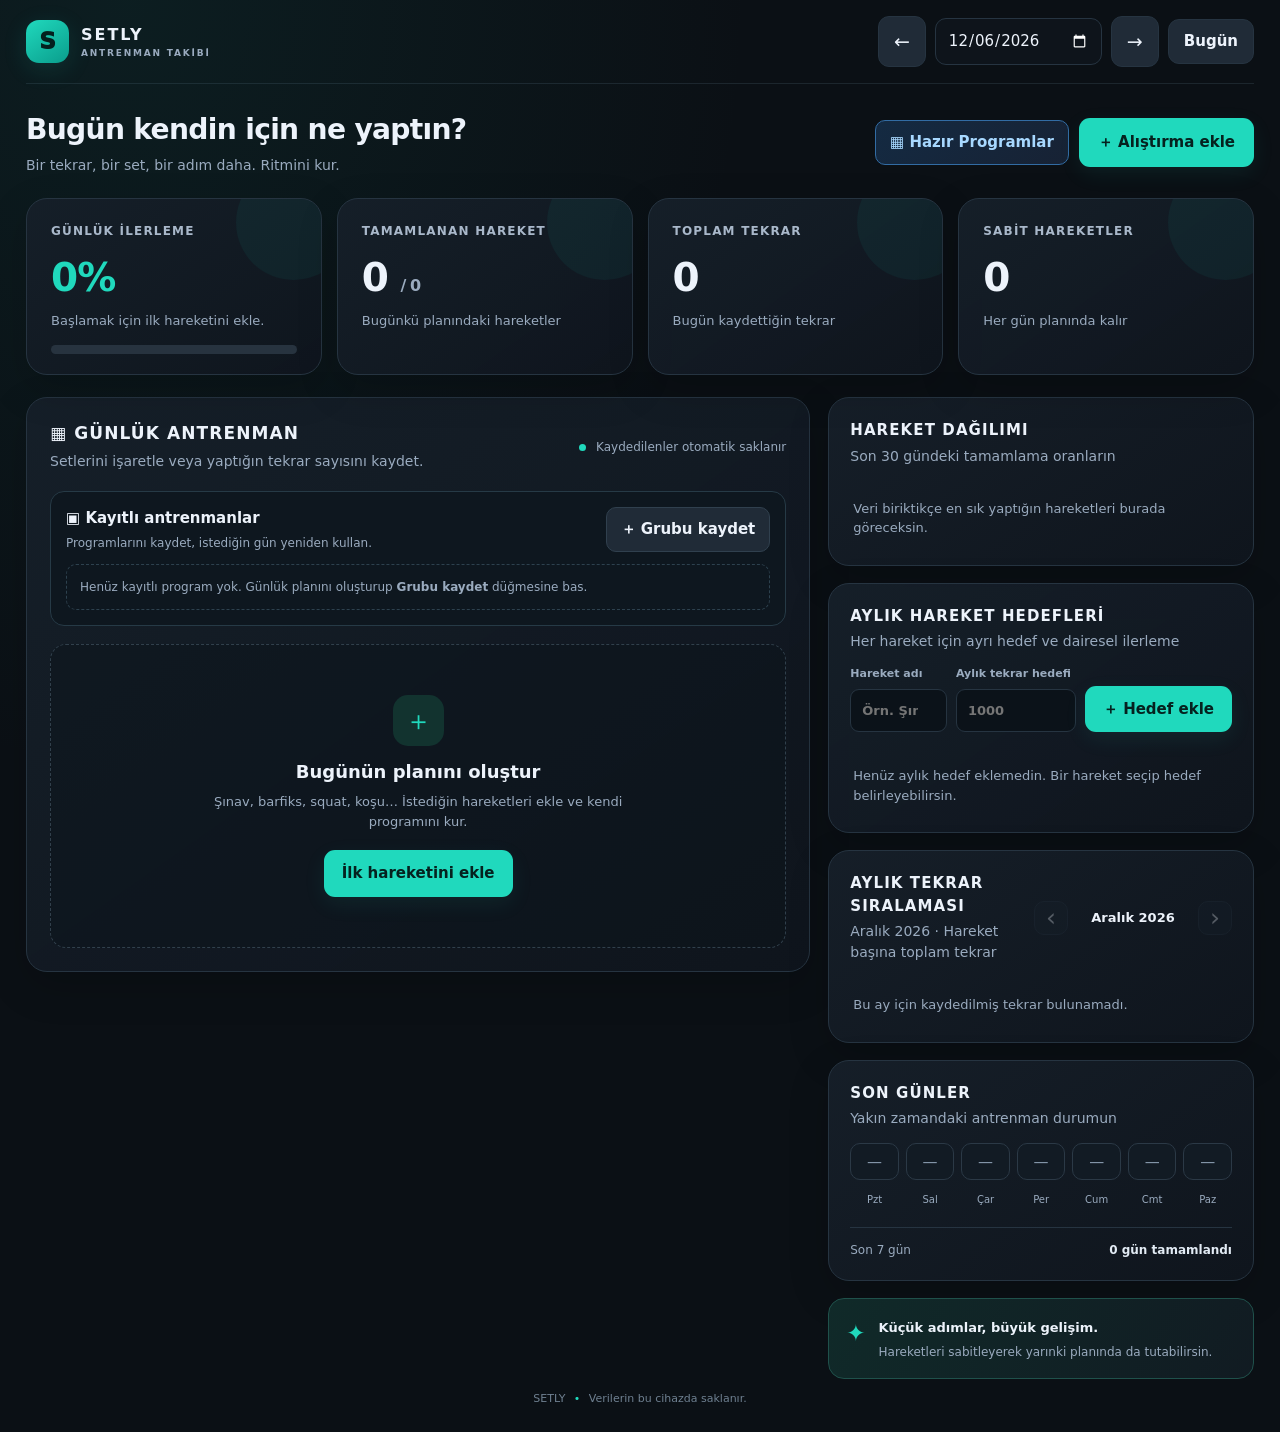
==== commit 06aabd30: "Add files via upload" ====
--- a/index.html
+++ b/index.html
@@ -92,6 +92,19 @@
             <div id="distribution" class="distribution"></div>
             <div id="distributionEmpty" class="muted-empty">Veri biriktikçe en sık yaptığın hareketleri burada göreceksin.</div>
           </section>
+          <section class="panel monthly-goals-panel">
+            <div class="panel-heading compact">
+              <div><h2>AYLIK HAREKET HEDEFLERİ</h2><p>Her hareket için ayrı hedef ve dairesel ilerleme</p></div>
+            </div>
+            <form id="monthlyGoalForm" class="monthly-goal-form">
+              <label>Hareket adı<input id="monthlyGoalExercise" list="monthlyGoalExerciseOptions" placeholder="Örn. Şınav" maxlength="60" required></label>
+              <datalist id="monthlyGoalExerciseOptions"></datalist>
+              <label>Aylık tekrar hedefi<input id="monthlyGoalTarget" type="number" min="1" max="1000000" step="1" placeholder="1000" required></label>
+              <button class="primary-btn" type="submit">＋ Hedef ekle</button>
+            </form>
+            <div id="monthlyGoalsList" class="monthly-goals-list"></div>
+            <div id="monthlyGoalsEmpty" class="muted-empty">Henüz aylık hedef eklemedin. Bir hareket seçip hedef belirleyebilirsin.</div>
+          </section>
           <section class="panel monthly-leaderboard-panel">
             <div class="panel-heading compact">
               <div><h2>AYLIK TEKRAR SIRALAMASI</h2><p id="monthlyLeaderboardCaption">Seçtiğin ayın toplam tekrarları</p></div>
--- a/styles.css
+++ b/styles.css
@@ -69,3 +69,23 @@
 .monthly-leaderboard-panel .dist-name{min-width:0;overflow:hidden;text-overflow:ellipsis;white-space:nowrap}
 
 .month-navigation{display:flex;align-items:center;gap:9px;flex-shrink:0}.month-nav-btn{width:34px;height:34px;border:1px solid var(--border);border-radius:10px;background:var(--surface-2,#17212b);color:var(--text);font-size:25px;line-height:1;display:grid;place-items:center;cursor:pointer}.month-nav-btn:disabled{opacity:.3;cursor:default}.month-nav-label{min-width:112px;text-align:center;text-transform:capitalize;font-size:13px;font-weight:800;color:var(--text);white-space:nowrap}@media(max-width:520px){.monthly-leaderboard-panel .panel-heading{align-items:center;gap:8px}.month-navigation{gap:5px}.month-nav-btn{width:32px;height:32px}.month-nav-label{min-width:100px;font-size:12px}}
+
+
+/* Individual monthly exercise goals — animated circular progress */
+.monthly-goal-form{display:grid;grid-template-columns:minmax(0,1fr) minmax(120px,.7fr) auto;gap:9px;align-items:end;margin:4px 0 16px}
+.monthly-goal-form label{display:flex;flex-direction:column;gap:6px;color:var(--muted);font-size:11px;font-weight:750}
+.monthly-goal-form input{width:100%;min-width:0;background:#0b1219;border:1px solid var(--border);border-radius:9px;padding:11px;color:var(--text);font:inherit;font-size:13px}
+.monthly-goals-list{display:grid;grid-template-columns:repeat(auto-fit,minmax(205px,1fr));gap:13px}
+.monthly-goal-card{--goal:#69aaff;--goal-rgb:80,160,255;position:relative;overflow:hidden;border:1px solid rgba(var(--goal-rgb),.28);border-radius:17px;padding:14px;background:radial-gradient(ellipse at 50% 48%,rgba(var(--goal-rgb),.09),transparent 62%),linear-gradient(145deg,rgba(255,255,255,.025),rgba(0,0,0,.12));box-shadow:0 0 18px rgba(var(--goal-rgb),.07);}
+.monthly-goal-card.gold{--goal:#ffd45b;--goal-rgb:255,195,55;border-color:rgba(255,205,75,.48);box-shadow:0 0 22px rgba(255,195,55,.19),inset 0 0 18px rgba(255,195,55,.045);animation:goldAura 2.8s ease-in-out infinite}
+.monthly-goal-card.diamond{--goal:#70d9ff;--goal-rgb:70,190,255;border-color:rgba(100,215,255,.72);box-shadow:0 0 30px rgba(65,190,255,.42),0 0 58px rgba(65,150,255,.2),inset 0 0 24px rgba(90,210,255,.12);animation:diamondAura 1.8s ease-in-out infinite}
+.monthly-goal-card-head{display:flex;align-items:flex-start;justify-content:space-between;gap:8px}.monthly-goal-card-head strong{display:block;font-size:14px}.monthly-goal-card-head small{display:block;color:var(--muted);font-size:11px;margin-top:4px}.monthly-goal-delete{border:0;background:rgba(255,255,255,.06);color:var(--muted);width:27px;height:27px;border-radius:8px;font-size:19px;cursor:pointer}
+.goal-ring-wrap{width:174px;height:174px;position:relative;margin:9px auto 5px;display:grid;place-items:center}.goal-aura{position:absolute;inset:13px;border-radius:50%;background:var(--goal);filter:blur(24px);opacity:0;transition:opacity .5s}.gold .goal-aura{opacity:.22;animation:ringAura 2.8s ease-in-out infinite}.diamond .goal-aura{opacity:.42;filter:blur(31px);animation:ringAura 1.8s ease-in-out infinite}
+.goal-ring{width:100%;height:100%;position:relative;z-index:1;transform:rotate(-90deg);overflow:visible}.goal-ring-track{fill:none;stroke:rgba(155,175,195,.13);stroke-width:8}.goal-ring-progress{fill:none;stroke:var(--goal);stroke-width:8;stroke-linecap:round;transition:stroke-dashoffset .8s cubic-bezier(.2,.8,.2,1);filter:drop-shadow(0 0 5px rgba(var(--goal-rgb),.75))}.gold .goal-ring-progress{filter:drop-shadow(0 0 7px rgba(255,195,55,.9))}.diamond .goal-ring-progress{filter:drop-shadow(0 0 9px rgba(70,200,255,1)) drop-shadow(0 0 17px rgba(70,150,255,.8))}
+.goal-ring-center{position:absolute;z-index:2;display:flex;flex-direction:column;align-items:center;justify-content:center;gap:2px;text-align:center}.goal-ring-center strong{font-size:27px;line-height:1.12;font-weight:900;letter-spacing:-.7px;font-variant-numeric:tabular-nums}.goal-ring-center span{font-size:9px;letter-spacing:1.7px;color:var(--muted);font-weight:800}.goal-ring-center b{font-size:18px;color:var(--goal);margin-top:3px;text-shadow:0 0 12px rgba(var(--goal-rgb),.55)}
+.monthly-goal-foot{display:flex;justify-content:space-between;gap:8px;color:var(--muted);font-size:10px;font-weight:750}.monthly-goal-foot span:last-child{color:var(--goal);text-align:right}
+@keyframes goldAura{0%,100%{box-shadow:0 0 15px rgba(255,195,55,.14),inset 0 0 12px rgba(255,195,55,.03)}50%{box-shadow:0 0 29px rgba(255,195,55,.32),inset 0 0 20px rgba(255,195,55,.08)}}
+@keyframes diamondAura{0%,100%{box-shadow:0 0 23px rgba(65,190,255,.3),0 0 42px rgba(65,150,255,.12),inset 0 0 20px rgba(90,210,255,.08)}50%{box-shadow:0 0 38px rgba(65,210,255,.62),0 0 72px rgba(65,150,255,.3),inset 0 0 28px rgba(90,210,255,.16)}}
+@keyframes ringAura{0%,100%{transform:scale(.9);opacity:.2}50%{transform:scale(1.12);opacity:.55}}
+@media(max-width:560px){.monthly-goal-form{grid-template-columns:1fr 1fr}.monthly-goal-form button{grid-column:1/-1;width:100%}.monthly-goals-list{grid-template-columns:1fr}}
+@media(prefers-reduced-motion:reduce){.monthly-goal-card,.goal-aura{animation:none!important}.goal-ring-progress{transition:none}}
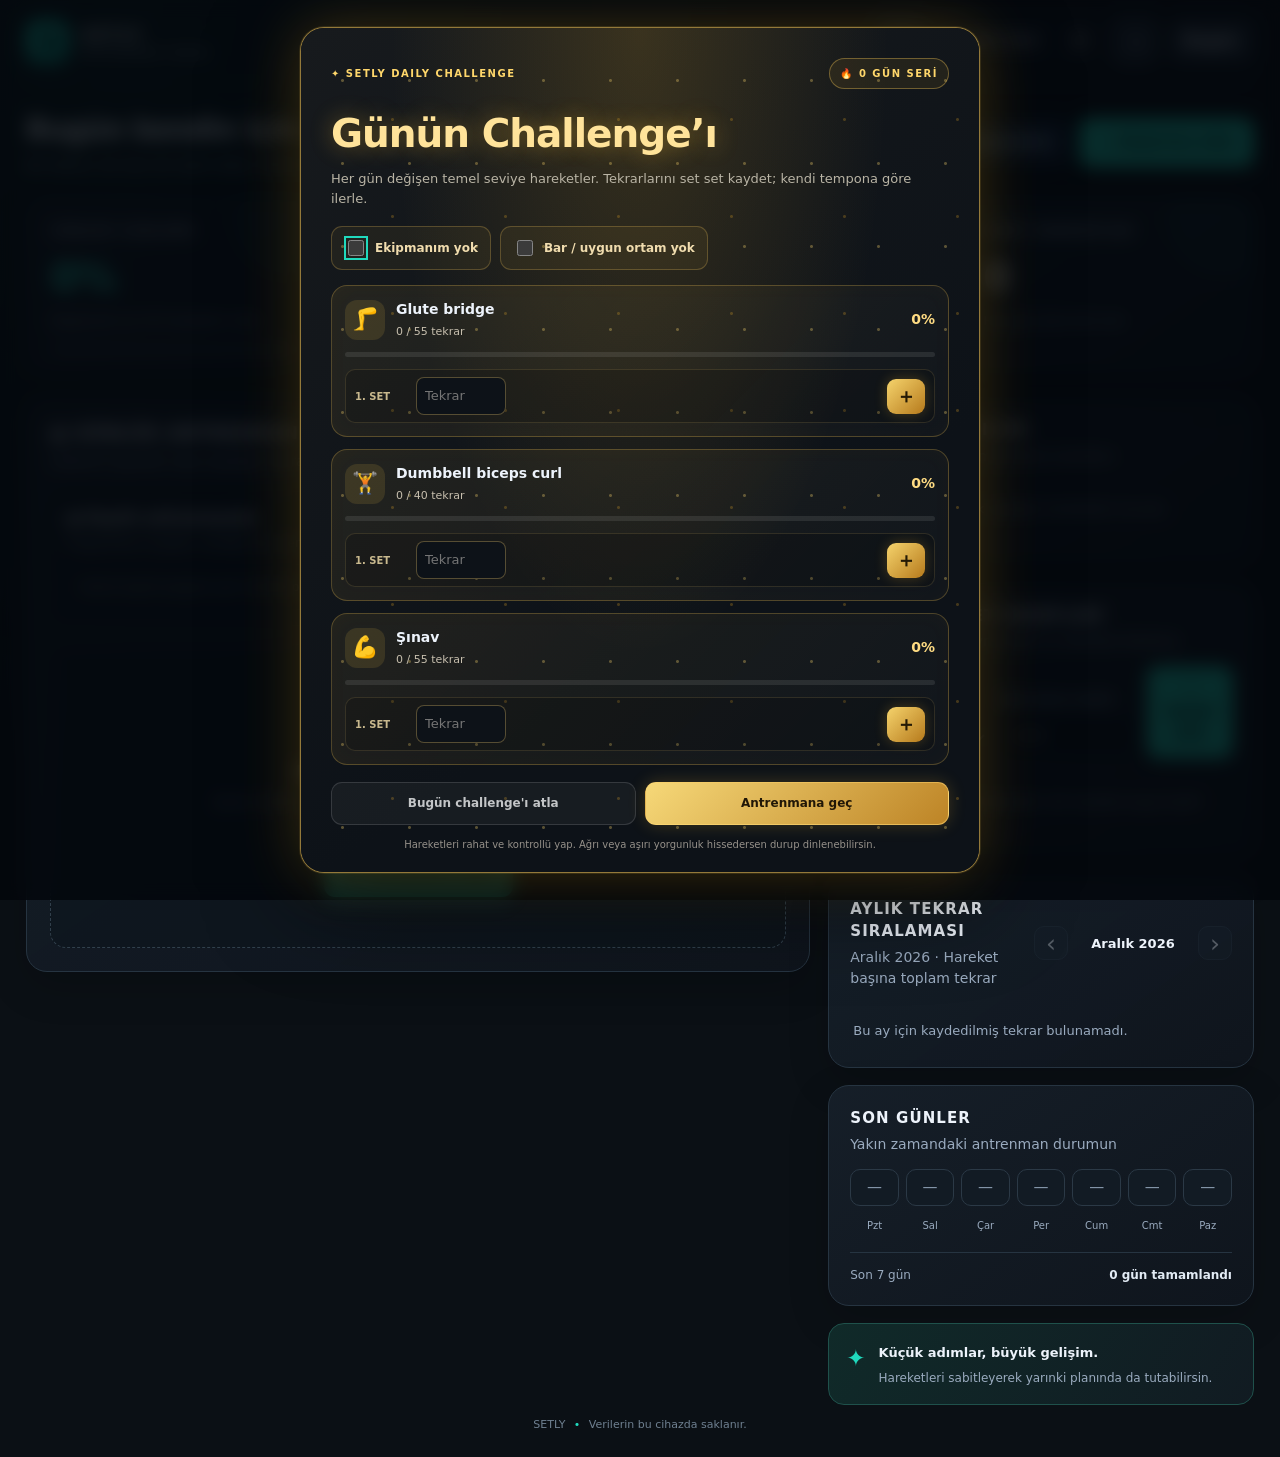
==== commit 13e9e771: "Add files via upload" ====
--- a/index.html
+++ b/index.html
@@ -25,6 +25,24 @@
       </div>
     </header>
 
+    <dialog id="dailyChallengeDialog" class="daily-challenge-dialog">
+      <div class="daily-challenge-shell">
+        <div class="challenge-particles" aria-hidden="true"></div>
+        <div class="challenge-topline"><span>✦ SETLY DAILY CHALLENGE</span><span id="challengeStreakBadge">🔥 0 GÜN SERİ</span></div>
+        <h1>Günün Challenge’ı</h1>
+        <p class="challenge-intro">Her gün değişen temel seviye hareketler. Tekrarlarını set set kaydet; kendi tempona göre ilerle.</p>
+        <div class="challenge-settings">
+          <label><input type="checkbox" id="challengeNoEquipment"> Ekipmanım yok</label>
+          <label><input type="checkbox" id="challengeNoBar"> Bar / uygun ortam yok</label>
+        </div>
+        <div id="challengeExercises" class="challenge-exercises"></div>
+        <div id="challengeCompletePanel" class="challenge-complete-panel" hidden>
+          <div class="challenge-complete-glow"></div><div class="challenge-complete-title">✦ CHALLENGE TAMAMLANDI ✦</div><p>Bugünün hedefini bitirdin. Günlük serine eklendi!</p>
+        </div>
+        <div class="challenge-actions"><button type="button" class="challenge-skip-btn" id="challengeSkip">Bugün challenge'ı atla</button><button type="button" class="challenge-close-btn" id="challengeClose">Antrenmana geç</button></div>
+        <p class="challenge-footnote">Hareketleri rahat ve kontrollü yap. Ağrı veya aşırı yorgunluk hissedersen durup dinlenebilirsin.</p>
+      </div>
+    </dialog>
     <main>
       <div class="welcome-row">
         <div>
@@ -99,6 +117,7 @@
             <form id="monthlyGoalForm" class="monthly-goal-form">
               <label>Hareket adı<input id="monthlyGoalExercise" list="monthlyGoalExerciseOptions" placeholder="Örn. Şınav" maxlength="60" required></label>
               <datalist id="monthlyGoalExerciseOptions"></datalist>
+              <label>Hedef türü<select id="monthlyGoalScope"><option value="exact">Normal hareket</option></select></label>
               <label>Aylık tekrar hedefi<input id="monthlyGoalTarget" type="number" min="1" max="1000000" step="1" placeholder="1000" required></label>
               <button class="primary-btn" type="submit">＋ Hedef ekle</button>
             </form>
--- a/styles.css
+++ b/styles.css
@@ -72,9 +72,9 @@
 
 
 /* Individual monthly exercise goals — animated circular progress */
-.monthly-goal-form{display:grid;grid-template-columns:minmax(0,1fr) minmax(120px,.7fr) auto;gap:9px;align-items:end;margin:4px 0 16px}
+.monthly-goal-form{display:grid;grid-template-columns:minmax(0,1fr) minmax(130px,.72fr) minmax(140px,.8fr) auto;gap:9px;align-items:end;margin:4px 0 16px}
 .monthly-goal-form label{display:flex;flex-direction:column;gap:6px;color:var(--muted);font-size:11px;font-weight:750}
-.monthly-goal-form input{width:100%;min-width:0;background:#0b1219;border:1px solid var(--border);border-radius:9px;padding:11px;color:var(--text);font:inherit;font-size:13px}
+.monthly-goal-form input,.monthly-goal-form select{width:100%;min-width:0;background:#0b1219;border:1px solid var(--border);border-radius:9px;padding:11px;color:var(--text);font:inherit;font-size:13px}
 .monthly-goals-list{display:grid;grid-template-columns:repeat(auto-fit,minmax(205px,1fr));gap:13px}
 .monthly-goal-card{--goal:#69aaff;--goal-rgb:80,160,255;position:relative;overflow:hidden;border:1px solid rgba(var(--goal-rgb),.28);border-radius:17px;padding:14px;background:radial-gradient(ellipse at 50% 48%,rgba(var(--goal-rgb),.09),transparent 62%),linear-gradient(145deg,rgba(255,255,255,.025),rgba(0,0,0,.12));box-shadow:0 0 18px rgba(var(--goal-rgb),.07);}
 .monthly-goal-card.gold{--goal:#ffd45b;--goal-rgb:255,195,55;border-color:rgba(255,205,75,.48);box-shadow:0 0 22px rgba(255,195,55,.19),inset 0 0 18px rgba(255,195,55,.045);animation:goldAura 2.8s ease-in-out infinite}
@@ -89,3 +89,18 @@
 @keyframes ringAura{0%,100%{transform:scale(.9);opacity:.2}50%{transform:scale(1.12);opacity:.55}}
 @media(max-width:560px){.monthly-goal-form{grid-template-columns:1fr 1fr}.monthly-goal-form button{grid-column:1/-1;width:100%}.monthly-goals-list{grid-template-columns:1fr}}
 @media(prefers-reduced-motion:reduce){.monthly-goal-card,.goal-aura{animation:none!important}.goal-ring-progress{transition:none}}
+
+/* Daily Challenge — distinct golden presentation */
+.daily-challenge-dialog{width:min(680px,calc(100% - 22px));max-width:680px;max-height:94vh;padding:0;border:1px solid rgba(255,205,85,.55);border-radius:24px;background:#10151b;color:var(--text);box-shadow:0 0 0 1px rgba(255,205,85,.12),0 0 55px rgba(255,190,45,.22),0 25px 90px rgba(0,0,0,.65);overflow:auto}
+.daily-challenge-dialog::backdrop{background:rgba(3,7,11,.82);backdrop-filter:blur(9px)}
+.daily-challenge-shell{position:relative;isolation:isolate;padding:clamp(18px,4vw,30px);overflow:hidden;background:radial-gradient(ellipse at 50% 0%,rgba(255,190,45,.16),transparent 52%),linear-gradient(145deg,#171a1d,#0d1218 65%)}
+.challenge-particles{position:absolute;inset:0;z-index:-1;pointer-events:none;background-image:radial-gradient(circle,rgba(255,218,112,.9) 1px,transparent 2px),radial-gradient(circle,rgba(255,185,40,.65) 1px,transparent 2px);background-size:67px 83px,113px 97px;background-position:8px 11px,35px 43px;opacity:.35;animation:challengeParticles 12s linear infinite}
+@keyframes challengeParticles{from{transform:translateY(0)}to{transform:translateY(-80px)}}
+.challenge-topline{display:flex;justify-content:space-between;align-items:center;gap:10px;color:#ffd76b;font-size:10px;font-weight:900;letter-spacing:1.5px}.challenge-topline span:last-child{border:1px solid rgba(255,207,88,.35);border-radius:999px;padding:7px 10px;background:rgba(255,191,49,.08);white-space:nowrap}
+.daily-challenge-shell>h1{font-size:clamp(28px,6vw,39px);margin:16px 0 5px;color:#ffe39a;text-shadow:0 0 22px rgba(255,194,56,.38);letter-spacing:-1px}.challenge-intro{color:#b9b4a5;font-size:13px;line-height:1.55;margin:0 0 17px}.challenge-settings{display:flex;flex-wrap:wrap;gap:9px;margin:0 0 15px}.challenge-settings label{display:flex;align-items:center;gap:8px;border:1px solid rgba(255,206,94,.23);background:rgba(255,199,72,.06);border-radius:11px;padding:10px 12px;font-size:12px;font-weight:750;color:#f0dcae}.challenge-settings input{accent-color:#e8b83f;width:16px;height:16px}
+.challenge-exercises{display:grid;gap:12px}.challenge-exercise{border:1px solid rgba(255,204,82,.25);border-radius:16px;padding:13px;background:linear-gradient(135deg,rgba(255,207,91,.075),rgba(255,255,255,.018));box-shadow:inset 0 0 22px rgba(255,190,45,.025);transition:.3s}.challenge-exercise-done{border-color:rgba(255,211,95,.8);background:linear-gradient(135deg,rgba(255,201,67,.23),rgba(255,230,145,.08));box-shadow:0 0 25px rgba(255,193,49,.22),inset 0 0 24px rgba(255,215,105,.12)}
+.challenge-exercise-head{display:flex;align-items:center;gap:11px}.challenge-exercise-icon{width:40px;height:40px;display:grid;place-items:center;border-radius:12px;background:rgba(255,203,78,.12);font-size:21px}.challenge-exercise-head>div{flex:1;min-width:0}.challenge-exercise-head strong,.challenge-exercise-head small{display:block}.challenge-exercise-head strong{font-size:14px}.challenge-exercise-head small{font-size:11px;color:#c7bfae;margin-top:4px}.challenge-exercise-head>b{font-size:14px;color:#ffdc83;font-variant-numeric:tabular-nums}.challenge-progress{height:5px;border-radius:99px;background:rgba(255,255,255,.09);overflow:hidden;margin:12px 0}.challenge-progress i{display:block;height:100%;border-radius:inherit;background:linear-gradient(90deg,#b98022,#ffe38a);box-shadow:0 0 12px rgba(255,197,64,.7);transition:width .5s}
+.challenge-set-list{display:grid;gap:7px}.challenge-set{display:flex;align-items:center;gap:9px;border:1px solid rgba(255,215,125,.13);border-radius:10px;padding:7px 9px;background:rgba(0,0,0,.16)}.challenge-set>span{font-size:10px;color:#c9b98e;font-weight:850;min-width:52px}.challenge-set input{width:90px;min-width:0;border:1px solid rgba(255,211,112,.3);border-radius:8px;background:#0d1218;color:#fff;padding:8px;font:inherit;font-size:13px}.challenge-set b{font-size:12px;color:#ffe5a0}.challenge-set button{margin-left:auto;width:38px;height:35px;border:0;border-radius:9px;background:linear-gradient(135deg,#f5d36c,#b67a1c);color:#251a05;font-size:20px;font-weight:900;cursor:pointer;box-shadow:0 0 13px rgba(255,194,48,.24)}
+.challenge-complete-panel{position:relative;overflow:hidden;margin-top:15px;text-align:center;padding:21px 12px;border-radius:17px;border:1px solid #ffdf86;background:radial-gradient(circle,rgba(255,228,151,.5),rgba(255,190,47,.22) 45%,rgba(125,77,10,.3));box-shadow:0 0 30px rgba(255,197,56,.5),inset 0 0 35px rgba(255,235,165,.3);animation:challengeWin .85s ease both}.challenge-complete-title{position:relative;color:#fff2c4;font-size:clamp(17px,4vw,23px);font-weight:1000;letter-spacing:1.1px;text-shadow:0 0 8px #e7a82c,0 0 22px #ffcf58;animation:challengeWinText 1.4s ease-in-out infinite alternate}.challenge-complete-panel p{position:relative;color:#fff0c5;font-size:12px;margin:8px 0 0}.challenge-complete-glow{position:absolute;inset:-70%;background:conic-gradient(from 0deg,transparent,rgba(255,239,174,.28),transparent 30%);animation:challengeSpin 7s linear infinite}@keyframes challengeWin{from{transform:scale(.86);opacity:0}to{transform:scale(1);opacity:1}}@keyframes challengeWinText{from{filter:brightness(.95);transform:scale(1)}to{filter:brightness(1.25);transform:scale(1.025)}}@keyframes challengeSpin{to{transform:rotate(360deg)}}
+.challenge-actions{display:flex;gap:9px;margin-top:17px}.challenge-actions button{flex:1;min-height:43px;border-radius:11px;font:inherit;font-size:12px;font-weight:850;cursor:pointer}.challenge-skip-btn{border:1px solid rgba(255,255,255,.13);background:rgba(255,255,255,.045);color:#c3c5c7}.challenge-close-btn{border:1px solid rgba(255,213,111,.55);background:linear-gradient(135deg,#f6d878,#bd8426);color:#211707;box-shadow:0 0 17px rgba(255,194,55,.2)}.challenge-footnote{font-size:10px;line-height:1.5;color:#96918a;margin:12px 0 0;text-align:center}@media(max-width:480px){.challenge-actions{flex-direction:column}.challenge-set input{width:75px}.daily-challenge-dialog{border-radius:19px}}
+@media(prefers-reduced-motion:reduce){.challenge-particles,.challenge-complete-panel,.challenge-complete-title,.challenge-complete-glow{animation:none!important}}
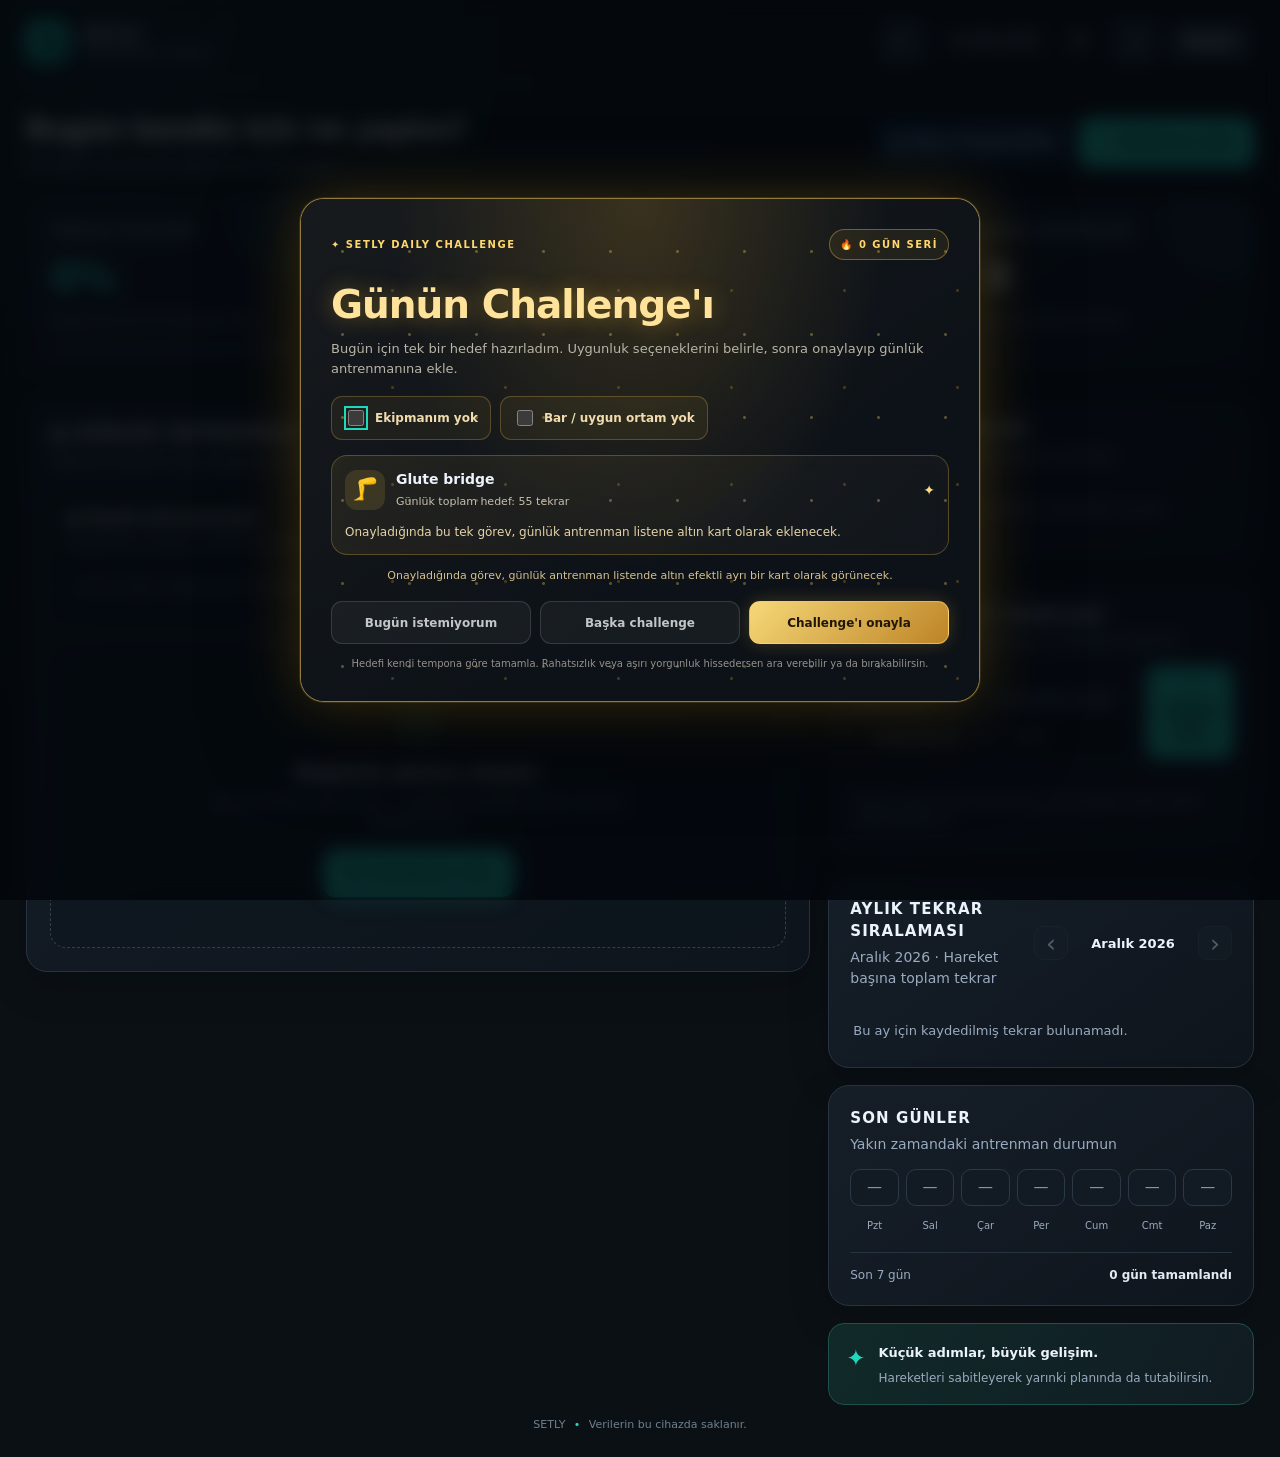
==== commit 83769df2: "Add files via upload" ====
--- a/index.html
+++ b/index.html
@@ -29,18 +29,17 @@
       <div class="daily-challenge-shell">
         <div class="challenge-particles" aria-hidden="true"></div>
         <div class="challenge-topline"><span>✦ SETLY DAILY CHALLENGE</span><span id="challengeStreakBadge">🔥 0 GÜN SERİ</span></div>
-        <h1>Günün Challenge’ı</h1>
-        <p class="challenge-intro">Her gün değişen temel seviye hareketler. Tekrarlarını set set kaydet; kendi tempona göre ilerle.</p>
+        <h1 id="challengeDialogTitle">Günün Challenge’ı</h1>
+        <p class="challenge-intro">Bugün için tek bir hedef hazırladım. Uygunluk seçeneklerini belirle, sonra onaylayıp günlük antrenmanına ekle.</p>
         <div class="challenge-settings">
           <label><input type="checkbox" id="challengeNoEquipment"> Ekipmanım yok</label>
           <label><input type="checkbox" id="challengeNoBar"> Bar / uygun ortam yok</label>
         </div>
         <div id="challengeExercises" class="challenge-exercises"></div>
-        <div id="challengeCompletePanel" class="challenge-complete-panel" hidden>
-          <div class="challenge-complete-glow"></div><div class="challenge-complete-title">✦ CHALLENGE TAMAMLANDI ✦</div><p>Bugünün hedefini bitirdin. Günlük serine eklendi!</p>
-        </div>
-        <div class="challenge-actions"><button type="button" class="challenge-skip-btn" id="challengeSkip">Bugün challenge'ı atla</button><button type="button" class="challenge-close-btn" id="challengeClose">Antrenmana geç</button></div>
-        <p class="challenge-footnote">Hareketleri rahat ve kontrollü yap. Ağrı veya aşırı yorgunluk hissedersen durup dinlenebilirsin.</p>
+        <p id="challengeApproveNote" class="challenge-approve-note">Onayladığında görev, günlük antrenman listende altın efektli ayrı bir kart olarak görünecek.</p>
+        <div id="challengeCompletePanel" class="challenge-complete-panel" hidden><div class="challenge-complete-glow"></div><div class="challenge-complete-title">✦ CHALLENGE TAMAMLANDI ✦</div><p>Bugünün hedefini bitirdin. Günlük serine eklendi!</p></div>
+        <div class="challenge-actions"><button type="button" class="challenge-skip-btn" id="challengeSkip">Bugün istemiyorum</button><button type="button" class="challenge-skip-btn" id="challengeReroll">Başka challenge</button><button type="button" class="challenge-close-btn" id="challengeClose">Challenge'ı onayla</button></div>
+        <p class="challenge-footnote">Hedefi kendi tempona göre tamamla. Rahatsızlık veya aşırı yorgunluk hissedersen ara verebilir ya da bırakabilirsin.</p>
       </div>
     </dialog>
     <main>
--- a/styles.css
+++ b/styles.css
@@ -104,3 +104,9 @@
 .challenge-complete-panel{position:relative;overflow:hidden;margin-top:15px;text-align:center;padding:21px 12px;border-radius:17px;border:1px solid #ffdf86;background:radial-gradient(circle,rgba(255,228,151,.5),rgba(255,190,47,.22) 45%,rgba(125,77,10,.3));box-shadow:0 0 30px rgba(255,197,56,.5),inset 0 0 35px rgba(255,235,165,.3);animation:challengeWin .85s ease both}.challenge-complete-title{position:relative;color:#fff2c4;font-size:clamp(17px,4vw,23px);font-weight:1000;letter-spacing:1.1px;text-shadow:0 0 8px #e7a82c,0 0 22px #ffcf58;animation:challengeWinText 1.4s ease-in-out infinite alternate}.challenge-complete-panel p{position:relative;color:#fff0c5;font-size:12px;margin:8px 0 0}.challenge-complete-glow{position:absolute;inset:-70%;background:conic-gradient(from 0deg,transparent,rgba(255,239,174,.28),transparent 30%);animation:challengeSpin 7s linear infinite}@keyframes challengeWin{from{transform:scale(.86);opacity:0}to{transform:scale(1);opacity:1}}@keyframes challengeWinText{from{filter:brightness(.95);transform:scale(1)}to{filter:brightness(1.25);transform:scale(1.025)}}@keyframes challengeSpin{to{transform:rotate(360deg)}}
 .challenge-actions{display:flex;gap:9px;margin-top:17px}.challenge-actions button{flex:1;min-height:43px;border-radius:11px;font:inherit;font-size:12px;font-weight:850;cursor:pointer}.challenge-skip-btn{border:1px solid rgba(255,255,255,.13);background:rgba(255,255,255,.045);color:#c3c5c7}.challenge-close-btn{border:1px solid rgba(255,213,111,.55);background:linear-gradient(135deg,#f6d878,#bd8426);color:#211707;box-shadow:0 0 17px rgba(255,194,55,.2)}.challenge-footnote{font-size:10px;line-height:1.5;color:#96918a;margin:12px 0 0;text-align:center}@media(max-width:480px){.challenge-actions{flex-direction:column}.challenge-set input{width:75px}.daily-challenge-dialog{border-radius:19px}}
 @media(prefers-reduced-motion:reduce){.challenge-particles,.challenge-complete-panel,.challenge-complete-title,.challenge-complete-glow{animation:none!important}}
+
+/* Approved daily challenge inside the daily workout list */
+.daily-challenge-workout-card{border:1px solid rgba(255,211,95,.68)!important;background:radial-gradient(ellipse at 50% 0%,rgba(255,204,75,.16),transparent 62%),linear-gradient(145deg,rgba(70,48,13,.46),rgba(18,20,23,.98))!important;box-shadow:0 0 24px rgba(255,190,45,.19),inset 0 0 24px rgba(255,208,94,.07)!important;animation:goldAura 2.8s ease-in-out infinite}
+.daily-challenge-workout-card.challenge-card-done{background:linear-gradient(135deg,rgba(255,205,75,.28),rgba(105,71,13,.2))!important;border-color:#ffe39a!important}
+.challenge-workout-ribbon{font-size:10px;font-weight:950;letter-spacing:1.35px;color:#ffdf87;margin:0 0 12px;text-shadow:0 0 12px rgba(255,196,55,.7)}
+.challenge-workout-percent{color:#ffe18a;font-weight:950;font-size:15px}.challenge-preview-note{font-size:12px;color:#e5d4a8;margin:12px 0 0;line-height:1.5}.challenge-approve-note{font-size:11px;color:#d5c18f;line-height:1.5;margin:13px 0 0;text-align:center}.challenge-card-complete{margin-top:12px;padding:12px;text-align:center;border:1px solid rgba(255,224,139,.8);border-radius:12px;background:rgba(255,195,55,.19);color:#fff0bf;font-weight:1000;letter-spacing:1px;text-shadow:0 0 15px #e9b83e;animation:challengeWinText 1.4s ease-in-out infinite alternate}
